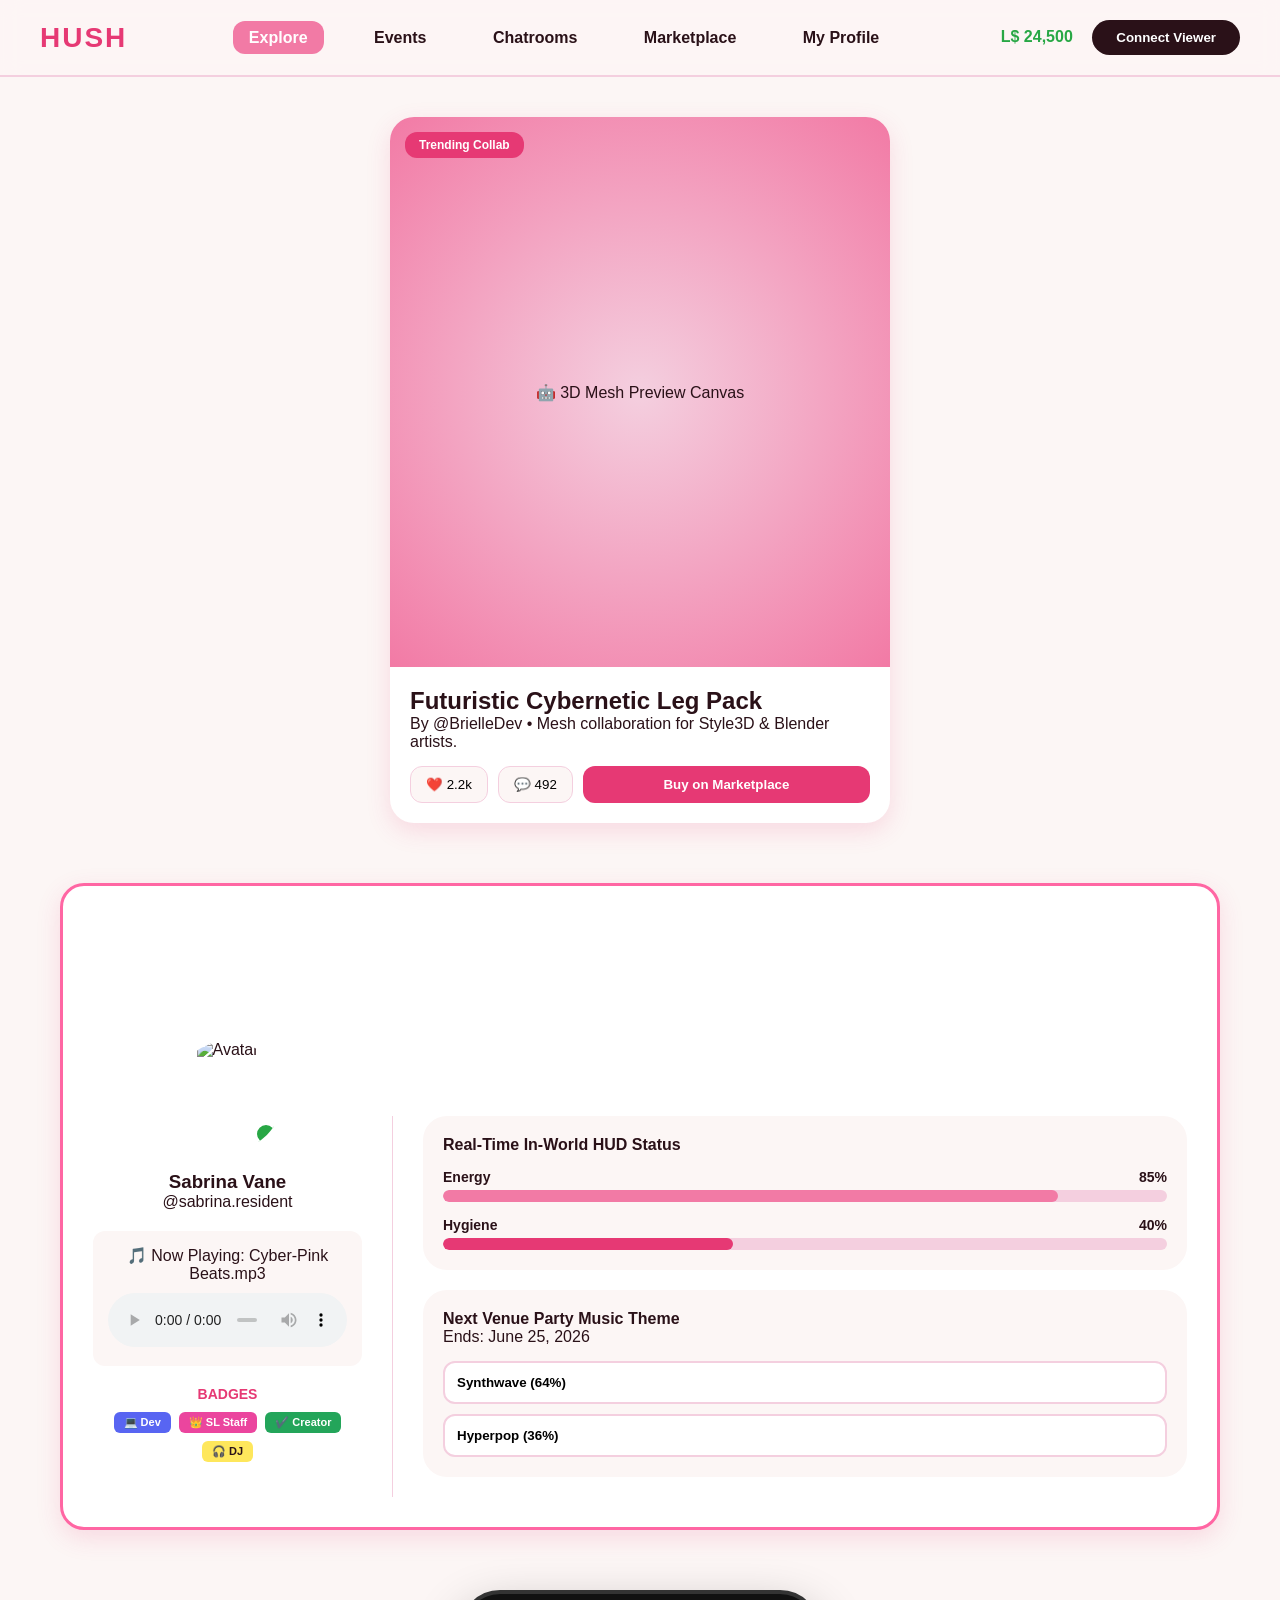
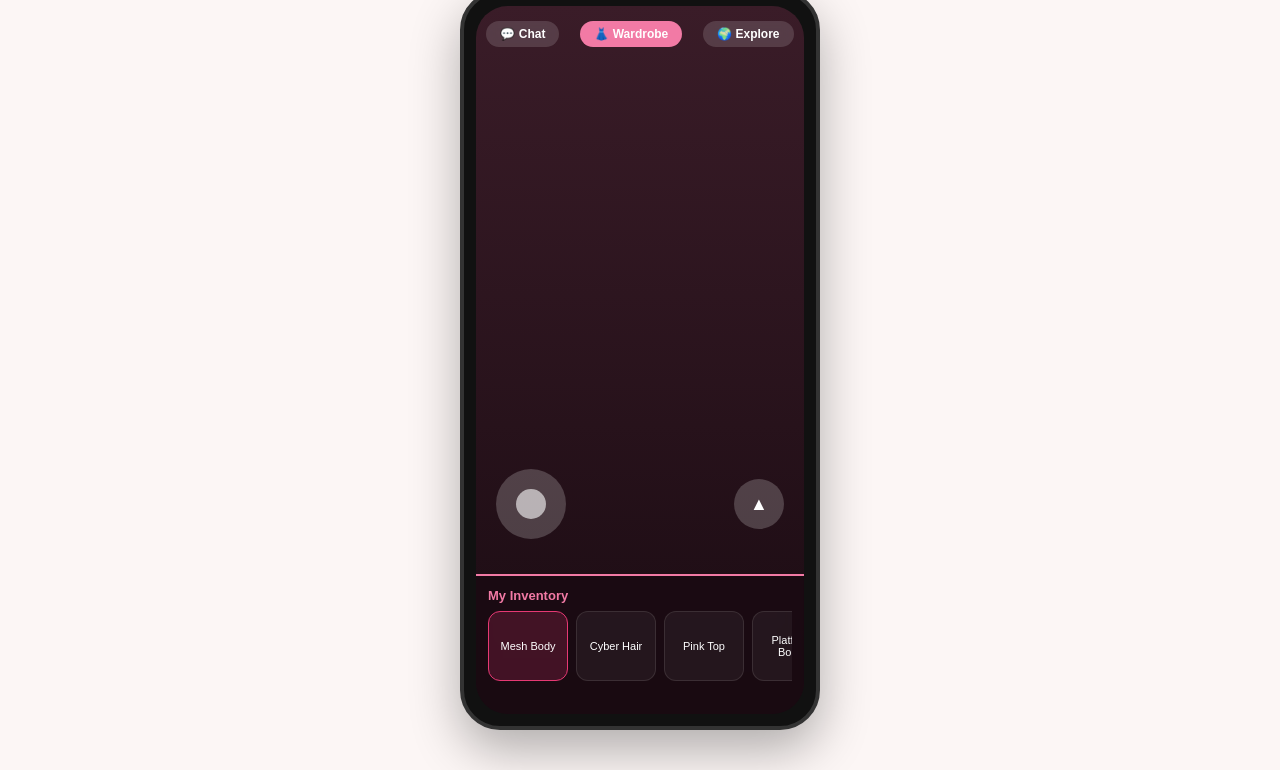
==== index.html @ 3375ee2f "Update index.html" ====
<!DOCTYPE html>
<html lang="en">
<head>
  <meta charset="UTF-8">
  <meta name="viewport" content="width=device-width, initial-scale=1.0">
  <title>HUSH - Second Life Multi-Platform Dashboard</title>
  <link rel="stylesheet" href="styles/style.css">
</head>
<body>

  <!-- 1. HEADER SECTION (Inspired by Image Layout) -->
  <header class="main-header">
    <div class="logo">HUSH</div>
    <nav class="nav-links">
      <a href="#feed" class="active">Explore</a>
      <a href="#events">Events</a>
      <a href="#chatrooms">Chatrooms</a>
      <a href="#store">Marketplace</a>
      <a href="#profile">My Profile</a>
    </nav>
    <div class="header-actions">
      <span class="currency-display">L$ 24,500</span>
      <button class="btn-primary">Connect Viewer</button>
    </div>
  </header>

  <main class="dashboard-container">
    
    <!-- 2. LIVE DASHBOARD HERO (TikTok Scroll / Three.js Preview Framework) -->
    <section class="hero-scroll-section" id="feed">
      <div class="hero-card">
        <div class="media-container">
          <div class="badge-overlay">Trending Collab</div>
          <!-- Placeholder for Three.js / WebGL / Video Stream Mesh Renderer -->
          <div class="mesh-renderer-placeholder">
            <span class="visual-anchor">🤖 3D Mesh Preview Canvas</span>
          </div>
        </div>
        <div class="card-details">
          <h2>Futuristic Cybernetic Leg Pack</h2>
          <p>By @BrielleDev • Mesh collaboration for Style3D & Blender artists.</p>
          <div class="card-actions">
            <button class="btn-round">❤️ 2.2k</button>
            <button class="btn-round">💬 492</button>
            <button class="btn-action-primary">Buy on Marketplace</button>
          </div>
        </div>
      </div>
    </section>

    <!-- 3. MYSPACE-STYLE USER PROFILE SECTION (Highly Customizable) -->
    <section class="profile-grid-section" id="profile" style="--user-theme-color: #ff66a3; --user-bg-banner: url('https://unsplash.com');">
      
      <!-- Custom User Banner -->
      <div class="user-banner"></div>

      <div class="profile-layout">
        <!-- Left Column: Bio, Music, Badges -->
        <aside class="profile-sidebar">
          <div class="profile-avatar-container">
            <div class="avatar-frame status-online">
              <img src="https://unsplash.com" alt="Avatar">
            </div>
            <h3>Sabrina Vane</h3>
            <p class="sl-username">@sabrina.resident</p>
          </div>

          <!-- Profile Custom Audio Player -->
          <div class="profile-audio-player">
            <p class="track-title">🎵 Now Playing: Cyber-Pink Beats.mp3</p>
            <audio controls loop class="custom-audio-element">
              <source src="#" type="audio/mpeg">
            </audio>
          </div>

          <!-- Discord-Style Discord Badges Section -->
          <div class="badge-section">
            <h4>Badges</h4>
            <div class="badge-grid">
              <span class="badge badge-dev" title="App Developer">💻 Dev</span>
              <span class="badge badge-staff" title="Second Life Staff">👑 SL Staff</span>
              <span class="badge badge-verified" title="Verified Creator">✔️ Creator</span>
              <span class="badge badge-dj" title="Club DJ">🎧 DJ</span>
            </div>
          </div>
        </aside>

        <!-- Right Column: HUD Dashboard / Stats / Active Events -->
        <div class="profile-main-content">
          <div class="content-card hud-sync-panel">
            <h4>Real-Time In-World HUD Status</h4>
            <div class="stat-bar-group">
              <div class="stat-label"><span>Energy</span><span>85%</span></div>
              <div class="progress-container"><div class="progress-bar" style="width: 85%;"></div></div>
            </div>
            <div class="stat-bar-group">
              <div class="stat-label"><span>Hygiene</span><span>40%</span></div>
              <div class="progress-container"><div class="progress-bar alert-status" style="width: 40%;"></div></div>
            </div>
          </div>

          <!-- Timed Poll Component -->
          <div class="content-card poll-card">
            <h4>Next Venue Party Music Theme</h4>
            <p class="poll-ends">Ends: June 25, 2026</p>
            <div class="poll-options">
              <button class="poll-option-btn">Synthwave (64%)</button>
              <button class="poll-option-btn">Hyperpop (36%)</button>
            </div>
          </div>
        </div>
      </div>
    </section>

    <!-- 4. MOBILE VIEWER INTERFACE EMBED (IMVU UI + Roblox Control Architecture) -->
    <section class="mobile-viewer-simulation">
      <div class="mobile-device-frame">
        <div class="viewer-render-area">
          
          <!-- Top IMVU Style Navigation Layer -->
          <div class="imvu-top-layer">
            <button class="imvu-btn">💬 Chat</button>
            <button class="imvu-btn active">👗 Wardrobe</button>
            <button class="imvu-btn">🌍 Explore</button>
          </div>

          <!-- Roblox Style Touch Controls Layer -->
          <div class="roblox-controls-layer">
            <div class="roblox-joystick" id="leftJoystick">
              <div class="joystick-thumb"></div>
            </div>
            <button class="roblox-jump-btn">▲</button>
          </div>

          <!-- Open Inventory Overlay Grid -->
          <div class="wardrobe-overlay-drawer">
            <h5>My Inventory</h5>
            <div class="inventory-grid">
              <div class="inventory-item active">Mesh Body</div>
              <div class="inventory-item">Cyber Hair</div>
              <div class="inventory-item">Pink Top</div>
              <div class="inventory-item">Platform Boots</div>
            </div>
          </div>

        </div>
      </div>
    </section>

  </main>

</body>
</html>
---- styles/style.css ----
/* ==========================================================================
   1. DESIGN COLOR PALETTE VARIABLES (Inspired by the HUSH Branding)
   ========================================================================== */
:root {
  --bg-primary: #fcf6f5;
  --bg-secondary: #f4cfdf;
  --accent-pink: #f27aa5;
  --accent-hotpink: #e63974;
  --text-dark: #2a1118;
  --text-light: #ffffff;
  --card-shadow: 0 8px 24px rgba(230, 57, 116, 0.15);
  --border-radius-lg: 24px;
  --border-radius-sm: 12px;
}

* {
  box-sizing: border-box;
  margin: 0;
  padding: 0;
  font-family: -apple-system, BlinkMacSystemFont, "Segoe UI", Roboto, sans-serif;
}

body {
  background-color: var(--bg-primary);
  color: var(--text-dark);
}

/* ==========================================================================
   2. HEADER & NAVIGATION
   ========================================================================== */
.main-header {
  display: flex;
  justify-content: space-between;
  align-items: center;
  padding: 20px 40px;
  background-color: rgba(253, 246, 245, 0.9);
  backdrop-filter: blur(10px);
  position: sticky;
  top: 0;
  z-index: 100;
  border-bottom: 2px solid var(--bg-secondary);
}

.logo {
  font-size: 28px;
  font-weight: 900;
  color: var(--accent-hotpink);
  letter-spacing: 2px;
}

.nav-links a {
  text-decoration: none;
  color: var(--text-dark);
  font-weight: 600;
  margin: 0 15px;
  padding: 8px 16px;
  border-radius: var(--border-radius-sm);
  transition: all 0.3s ease;
}

.nav-links a.active, .nav-links a:hover {
  background-color: var(--accent-pink);
  color: var(--text-light);
}

.currency-display {
  font-weight: 700;
  color: #28a745;
  margin-right: 15px;
}

.btn-primary {
  background-color: var(--text-dark);
  color: var(--text-light);
  border: none;
  padding: 10px 24px;
  border-radius: var(--border-radius-lg);
  font-weight: 600;
  cursor: pointer;
}

/* ==========================================================================
   3. HERO SCROLL / MESH PREVIEW SECTION (TikTok Format)
   ========================================================================== */
.dashboard-container {
  max-width: 1200px;
  margin: 40px auto;
  padding: 0 20px;
}

.hero-scroll-section {
  display: flex;
  justify-content: center;
  margin-bottom: 60px;
}

.hero-card {
  width: 100%;
  max-width: 500px;
  background: var(--text-light);
  border-radius: var(--border-radius-lg);
  overflow: hidden;
  box-shadow: var(--card-shadow);
}

.media-container {
  width: 100%;
  height: 550px;
  background-color: var(--bg-secondary);
  position: relative;
}

.mesh-renderer-placeholder {
  width: 100%;
  height: 100%;
  display: flex;
  align-items: center;
  justify-content: center;
  background: radial-gradient(circle, var(--bg-secondary) 0%, var(--accent-pink) 100%);
}

.badge-overlay {
  position: absolute;
  top: 15px;
  left: 15px;
  background-color: var(--accent-hotpink);
  color: var(--text-light);
  padding: 6px 14px;
  border-radius: var(--border-radius-sm);
  font-size: 12px;
  font-weight: 700;
}

.card-details {
  padding: 20px;
}

.card-actions {
  display: flex;
  gap: 10px;
  margin-top: 15px;
}

.btn-round {
  background: var(--bg-primary);
  border: 1px solid var(--bg-secondary);
  padding: 10px 15px;
  border-radius: var(--border-radius-sm);
  cursor: pointer;
}

.btn-action-primary {
  flex-grow: 1;
  background-color: var(--accent-hotpink);
  color: var(--text-light);
  border: none;
  border-radius: var(--border-radius-sm);
  font-weight: 700;
  cursor: pointer;
}

/* ==========================================================================
   4. CUSTOM MYSPACE PROFILE SCHEME & DISCORD BADGES
   ========================================================================== */
.profile-grid-section {
  background: var(--text-light);
  border-radius: var(--border-radius-lg);
  overflow: hidden;
  box-shadow: var(--card-shadow);
  margin-bottom: 60px;
  border: 3px solid var(--user-theme-color);
}

.user-banner {
  width: 100%;
  height: 200px;
  background-image: var(--user-bg-banner);
  background-size: cover;
  background-position: center;
}

.profile-layout {
  display: grid;
  grid-template-columns: 300px 1fr;
  gap: 30px;
  padding: 30px;
}

.profile-sidebar {
  text-align: center;
  border-right: 1px solid var(--bg-secondary);
  padding-right: 30px;
}

.profile-avatar-container {
  margin-top: -80px;
}

.avatar-frame {
  width: 120px;
  height: 120px;
  border-radius: 50%;
  border: 5px solid var(--text-light);
  overflow: hidden;
  margin: 0 auto 15px;
  position: relative;
}

.avatar-frame img {
  width: 100%;
  height: 100%;
  object-fit: cover;
}

.status-online::after {
  content: '';
  position: absolute;
  bottom: 5px;
  right: 5px;
  width: 18px;
  height: 18px;
  background-color: #28a745;
  border: 3px solid var(--text-light);
  border-radius: 50%;
}

.profile-audio-player {
  background-color: var(--bg-primary);
  padding: 15px;
  border-radius: var(--border-radius-sm);
  margin: 20px 0;
}

.custom-audio-element {
  width: 100%;
  margin-top: 10px;
}

/* Discord-Style Badges */
.badge-section h4 {
  margin-bottom: 10px;
  font-size: 14px;
  text-transform: uppercase;
  color: var(--accent-hotpink);
}

.badge-grid {
  display: flex;
  flex-wrap: wrap;
  gap: 8px;
  justify-content: center;
}

.badge {
  padding: 4px 10px;
  border-radius: 6px;
  font-size: 11px;
  font-weight: 700;
  color: var(--text-light);
}

.badge-dev { background-color: #5865F2; }
.badge-staff { background-color: #EB459E; }
.badge-verified { background-color: #23A55A; }
.badge-dj { background-color: #FEE75C; color: var(--text-dark); }

/* HUD Sync Progress Tracking Bars */
.content-card {
  background-color: var(--bg-primary);
  padding: 20px;
  border-radius: var(--border-radius-lg);
  margin-bottom: 20px;
}

.stat-bar-group {
  margin-top: 15px;
}

.stat-label {
  display: flex;
  justify-content: space-between;
  font-size: 14px;
  font-weight: 600;
  margin-bottom: 5px;
}

.progress-container {
  width: 100%;
  height: 12px;
  background-color: var(--bg-secondary);
  border-radius: 6px;
  overflow: hidden;
}

.progress-bar {
  height: 100%;
  background-color: var(--accent-pink);
  border-radius: 6px;
}

.progress-bar.alert-status {
  background-color: var(--accent-hotpink);
}

/* Poll Button Elements */
.poll-options {
  display: flex;
  flex-direction: column;
  gap: 10px;
  margin-top: 15px;
}

.poll-option-btn {
  background: var(--text-light);
  border: 2px solid var(--bg-secondary);
  padding: 12px;
  border-radius: var(--border-radius-sm);
  text-align: left;
  font-weight: 600;
  cursor: pointer;
  transition: all 0.2s ease;
}

.poll-option-btn:hover {
  background: var(--accent-pink);
  color: var(--text-light);
  border-color: var(--accent-pink);
}

/* ==========================================================================
   5. MOBILE VIEWER SIMULATION LAYER (IMVU UI + ROBLOX CONTROLS)
   ========================================================================== */
.mobile-viewer-simulation {
  display: flex;
  justify-content: center;
  margin-top: 40px;
}

.mobile-device-frame {
  width: 360px;
  height: 740px;
  background-color: #111;
  border-radius: 40px;
  padding: 12px;
  box-shadow: 0 20px 50px rgba(0,0,0,0.3);
  border: 4px solid #333;
}

.viewer-render-area {
  width: 100%;
  height: 100%;
  background: linear-gradient(180deg, #3a1c28 0%, #1a0b12 100%);
  border-radius: 32px;
  position: relative;
  overflow: hidden;
}

/* IMVU Top Bar Styling */
.imvu-top-layer {
  position: absolute;
  top: 15px;
  left: 0;
  width: 100%;
  display: flex;
  justify-content: space-around;
  z-index: 10;
}

.imvu-btn {
  background-color: rgba(255, 255, 255, 0.15);
  border: none;
  backdrop-filter: blur(5px);
  color: var(--text-light);
  padding: 6px 14px;
  border-radius: 20px;
  font-size: 12px;
  font-weight: 600;
  cursor: pointer;
}

.imvu-btn.active {
  background-color: var(--accent-pink);
}

/* Roblox Interface Joystick Layers */
.roblox-controls-layer {
  position: absolute;
  bottom: 160px;
  width: 100%;
  height: 100px;
  display: flex;
  justify-content: space-between;
  padding: 0 20px;
  align-items: center;
  z-index: 10;
  pointer-events: none;
}

.roblox-joystick {
  width: 70px;
  height: 70px;
  background-color: rgba(255, 255, 255, 0.2);
  border-radius: 50%;
  display: flex;
  align-items: center;
  justify-content: center;
  pointer-events: auto;
}

.joystick-thumb {
  width: 30px;
  height: 30px;
  background-color: rgba(255, 255, 255, 0.6);
  border-radius: 50%;
}

.roblox-jump-btn {
  width: 50px;
  height: 50px;
  background-color: rgba(255, 255, 255, 0.2);
  border: none;
  border-radius: 50%;
  color: var(--text-light);
  font-size: 18px;
  cursor: pointer;
  pointer-events: auto;
}

/* IMVU Style Bottom Wardrobe Asset Drawer */
.wardrobe-overlay-drawer {
  position: absolute;
  bottom: 0;
  left: 0;
  width: 100%;
  height: 140px;
  background-color: rgba(26, 11, 18, 0.9);
  backdrop-filter: blur(10px);
  border-top: 2px solid var(--accent-pink);
  padding: 12px;
  z-index: 10;
}

.wardrobe-overlay-drawer h5 {
  color: var(--accent-pink);
  font-size: 13px;
  margin-bottom: 8px;
}

.inventory-grid {
  display: flex;
  gap: 8px;
  overflow-x: auto;
  padding-bottom: 5px;
}

.inventory-item {
  flex: 0 0 80px;
  height: 70px;
  background-color: rgba(255, 255, 255, 0.05);
  border: 1px solid rgba(255, 255, 255, 0.1);
  border-radius: var(--border-radius-sm);
  display: flex;
  align-items: center;
  justify-content: center;
  text-align: center;
  color: var(--text-light);
  font-size: 11px;
  padding: 4px;
  cursor: pointer;
}

.inventory-item.active {
  border-color: var(--accent-hotpink);
  background-color: rgba(230, 57, 116, 0.2);
}
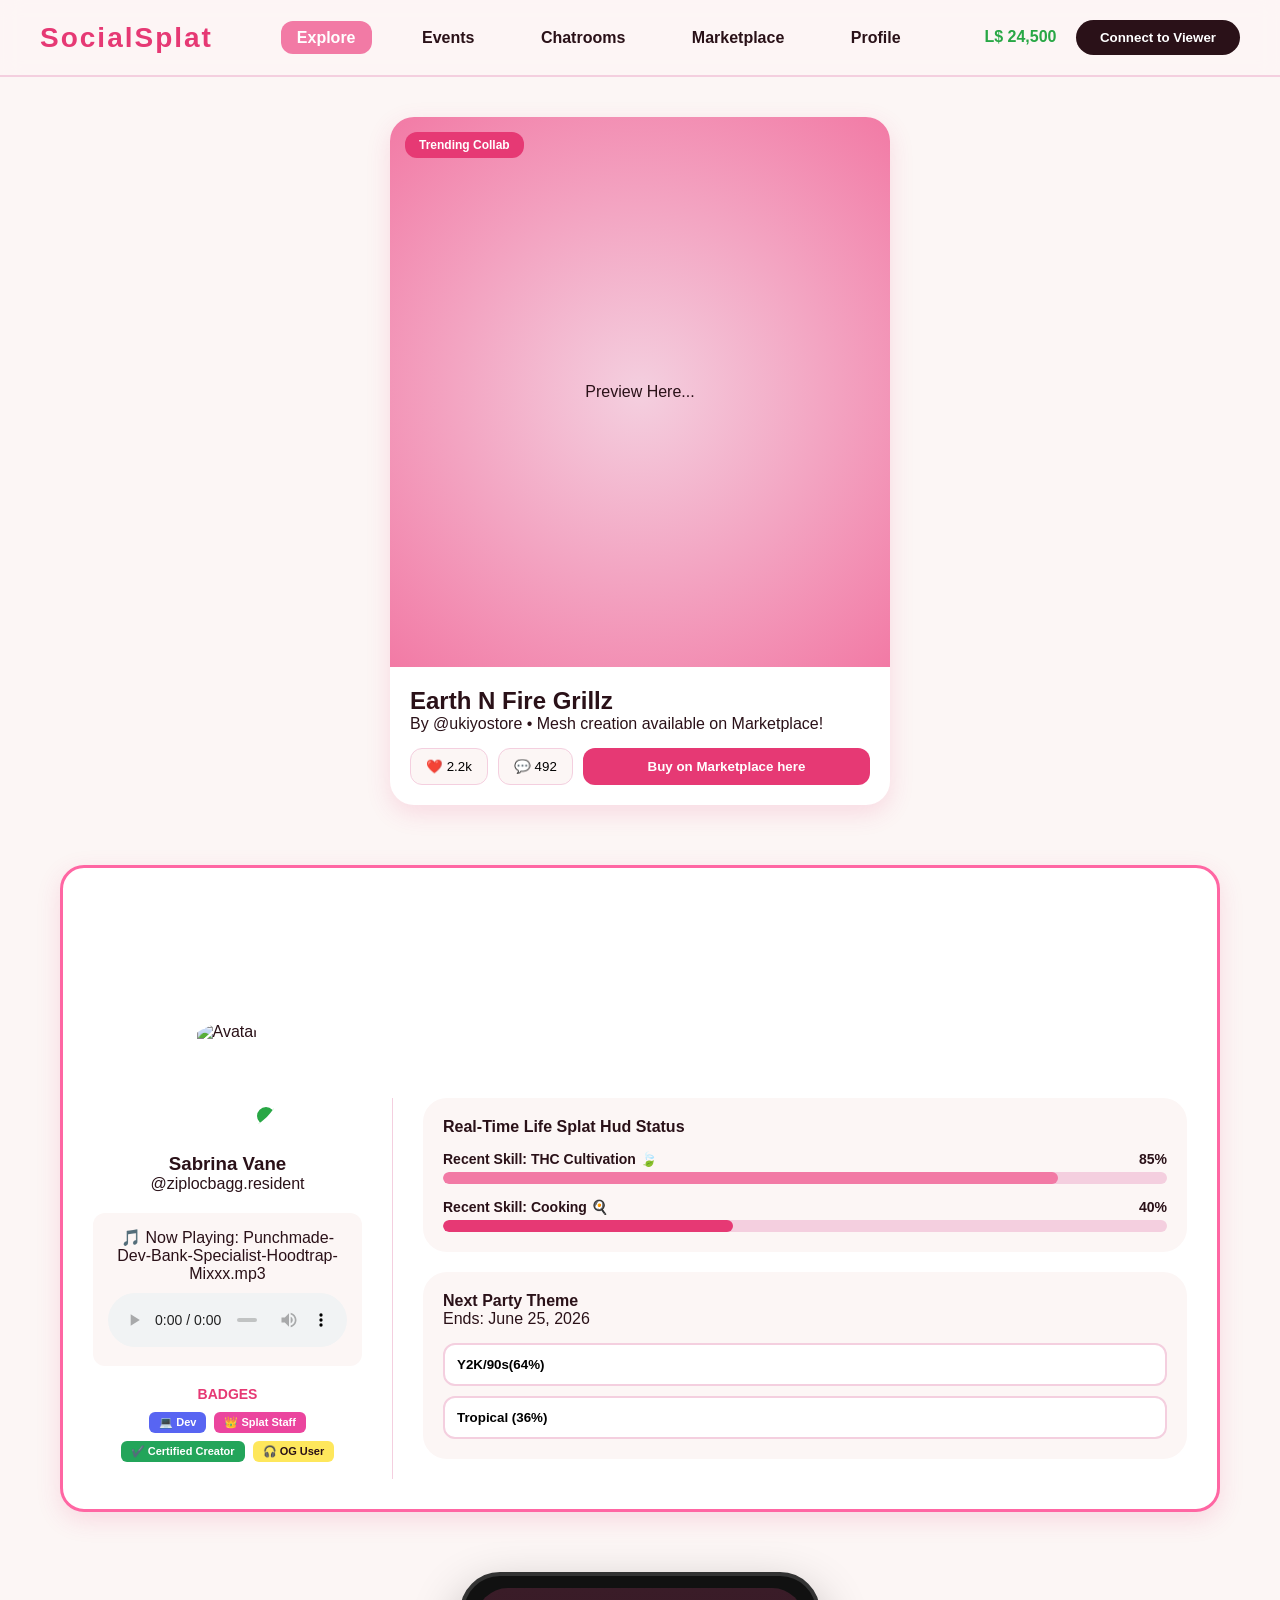
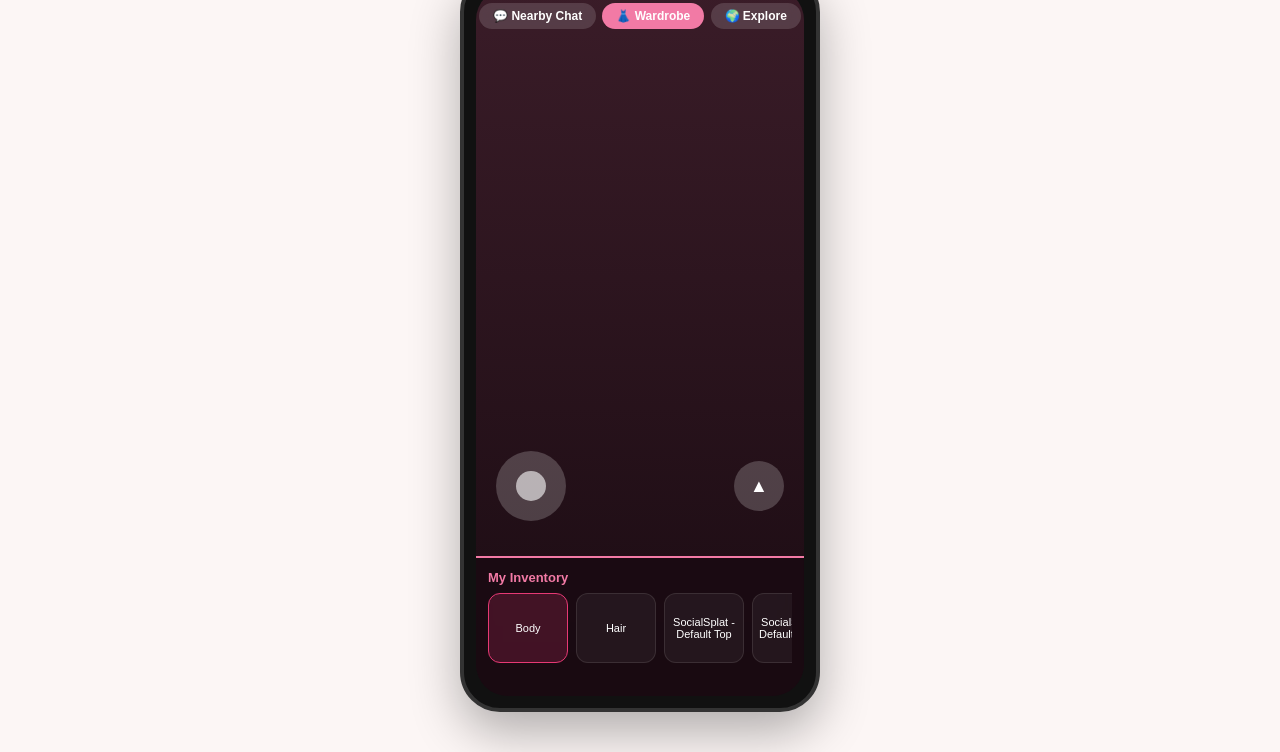
==== commit d1e98203: "Update index.html" ====
--- a/index.html
+++ b/index.html
@@ -3,24 +3,24 @@
 <head>
   <meta charset="UTF-8">
   <meta name="viewport" content="width=device-width, initial-scale=1.0">
-  <title>HUSH - Second Life Multi-Platform Dashboard</title>
+  <title>SocialSplat - Your Second Life Dashboard</title>
   <link rel="stylesheet" href="styles/style.css">
 </head>
 <body>
 
   <!-- 1. HEADER SECTION (Inspired by Image Layout) -->
   <header class="main-header">
-    <div class="logo">HUSH</div>
+    <div class="logo">SocialSplat</div>
     <nav class="nav-links">
       <a href="#feed" class="active">Explore</a>
       <a href="#events">Events</a>
       <a href="#chatrooms">Chatrooms</a>
       <a href="#store">Marketplace</a>
-      <a href="#profile">My Profile</a>
+      <a href="#profile">Profile</a>
     </nav>
     <div class="header-actions">
       <span class="currency-display">L$ 24,500</span>
-      <button class="btn-primary">Connect Viewer</button>
+      <button class="btn-primary">Connect to Viewer</button>
     </div>
   </header>
 
@@ -33,16 +33,16 @@
           <div class="badge-overlay">Trending Collab</div>
           <!-- Placeholder for Three.js / WebGL / Video Stream Mesh Renderer -->
           <div class="mesh-renderer-placeholder">
-            <span class="visual-anchor">🤖 3D Mesh Preview Canvas</span>
+            <span class="visual-anchor">Preview Here...</span>
           </div>
         </div>
         <div class="card-details">
-          <h2>Futuristic Cybernetic Leg Pack</h2>
-          <p>By @BrielleDev • Mesh collaboration for Style3D & Blender artists.</p>
+          <h2> Earth N Fire Grillz </h2>
+          <p>By @ukiyostore • Mesh creation available on Marketplace! </p>
           <div class="card-actions">
             <button class="btn-round">❤️ 2.2k</button>
             <button class="btn-round">💬 492</button>
-            <button class="btn-action-primary">Buy on Marketplace</button>
+            <button class="btn-action-primary">Buy on Marketplace here</button>
           </div>
         </div>
       </div>
@@ -59,15 +59,15 @@
         <aside class="profile-sidebar">
           <div class="profile-avatar-container">
             <div class="avatar-frame status-online">
-              <img src="https://unsplash.com" alt="Avatar">
+              <img src="https://i.pinimg.com/736x/c0/21/b2/c021b21a32d7fe510d561754f8fcc1c4.jpg" alt="Avatar">
             </div>
             <h3>Sabrina Vane</h3>
-            <p class="sl-username">@sabrina.resident</p>
+            <p class="sl-username">@ziplocbagg.resident</p>
           </div>
 
           <!-- Profile Custom Audio Player -->
           <div class="profile-audio-player">
-            <p class="track-title">🎵 Now Playing: Cyber-Pink Beats.mp3</p>
+            <p class="track-title">🎵 Now Playing: Punchmade-Dev-Bank-Specialist-Hoodtrap-Mixxx.mp3</p>
             <audio controls loop class="custom-audio-element">
               <source src="#" type="audio/mpeg">
             </audio>
@@ -78,9 +78,9 @@
             <h4>Badges</h4>
             <div class="badge-grid">
               <span class="badge badge-dev" title="App Developer">💻 Dev</span>
-              <span class="badge badge-staff" title="Second Life Staff">👑 SL Staff</span>
-              <span class="badge badge-verified" title="Verified Creator">✔️ Creator</span>
-              <span class="badge badge-dj" title="Club DJ">🎧 DJ</span>
+              <span class="badge badge-staff" title="Second Life Staff">👑 Splat Staff</span>
+              <span class="badge badge-verified" title="Verified Creator">✔️ Certified Creator</span>
+              <span class="badge badge-dj" title="Club DJ">🎧 OG User</span>
             </div>
           </div>
         </aside>
@@ -88,24 +88,24 @@
         <!-- Right Column: HUD Dashboard / Stats / Active Events -->
         <div class="profile-main-content">
           <div class="content-card hud-sync-panel">
-            <h4>Real-Time In-World HUD Status</h4>
+            <h4> Real-Time Life Splat Hud Status</h4>
             <div class="stat-bar-group">
-              <div class="stat-label"><span>Energy</span><span>85%</span></div>
+              <div class="stat-label"><span> Recent Skill: THC Cultivation 🍃 </span><span>85%</span></div>
               <div class="progress-container"><div class="progress-bar" style="width: 85%;"></div></div>
             </div>
             <div class="stat-bar-group">
-              <div class="stat-label"><span>Hygiene</span><span>40%</span></div>
+              <div class="stat-label"><span> Recent Skill: Cooking 🍳 </span><span>40%</span></div>
               <div class="progress-container"><div class="progress-bar alert-status" style="width: 40%;"></div></div>
             </div>
           </div>
 
           <!-- Timed Poll Component -->
           <div class="content-card poll-card">
-            <h4>Next Venue Party Music Theme</h4>
+            <h4>Next Party Theme </h4>
             <p class="poll-ends">Ends: June 25, 2026</p>
             <div class="poll-options">
-              <button class="poll-option-btn">Synthwave (64%)</button>
-              <button class="poll-option-btn">Hyperpop (36%)</button>
+              <button class="poll-option-btn">Y2K/90s(64%)</button>
+              <button class="poll-option-btn">Tropical (36%)</button>
             </div>
           </div>
         </div>
@@ -119,7 +119,7 @@
           
           <!-- Top IMVU Style Navigation Layer -->
           <div class="imvu-top-layer">
-            <button class="imvu-btn">💬 Chat</button>
+            <button class="imvu-btn">💬 Nearby Chat</button>
             <button class="imvu-btn active">👗 Wardrobe</button>
             <button class="imvu-btn">🌍 Explore</button>
           </div>
@@ -136,10 +136,10 @@
           <div class="wardrobe-overlay-drawer">
             <h5>My Inventory</h5>
             <div class="inventory-grid">
-              <div class="inventory-item active">Mesh Body</div>
-              <div class="inventory-item">Cyber Hair</div>
-              <div class="inventory-item">Pink Top</div>
-              <div class="inventory-item">Platform Boots</div>
+              <div class="inventory-item active">Body</div>
+              <div class="inventory-item">Hair</div>
+              <div class="inventory-item"> SocialSplat - Default Top</div>
+              <div class="inventory-item"> SocialSplat - Default Boots</div>
             </div>
           </div>
 
@@ -148,6 +148,7 @@
     </section>
 
   </main>
-
+  
+  <script src="app.js" defer></script>
 </body>
 </html>
--- a/styles/style.css
+++ b/styles/style.css
@@ -473,3 +473,38 @@
   border-color: var(--accent-hotpink);
   background-color: rgba(230, 57, 116, 0.2);
 }
+
+.selected {
+  background: var(--accent-hotpink) !important;
+  color: var(--text-light) !important;
+  border-color: var(--accent-hotpink) !important;
+}
+
+.toast {
+  position: fixed;
+  right: 20px;
+  bottom: 20px;
+  background: rgba(42, 17, 24, 0.95);
+  color: #fff;
+  padding: 12px 16px;
+  border-radius: 12px;
+  opacity: 0;
+  transform: translateY(10px);
+  transition: all 0.25s ease;
+  z-index: 9999;
+  pointer-events: none;
+}
+
+.toast.show {
+  opacity: 1;
+  transform: translateY(0);
+}
+
+.btn-primary:disabled {
+  opacity: 0.7;
+  cursor: wait;
+}
+
+.hero-card {
+  transition: transform 0.2s ease;
+}
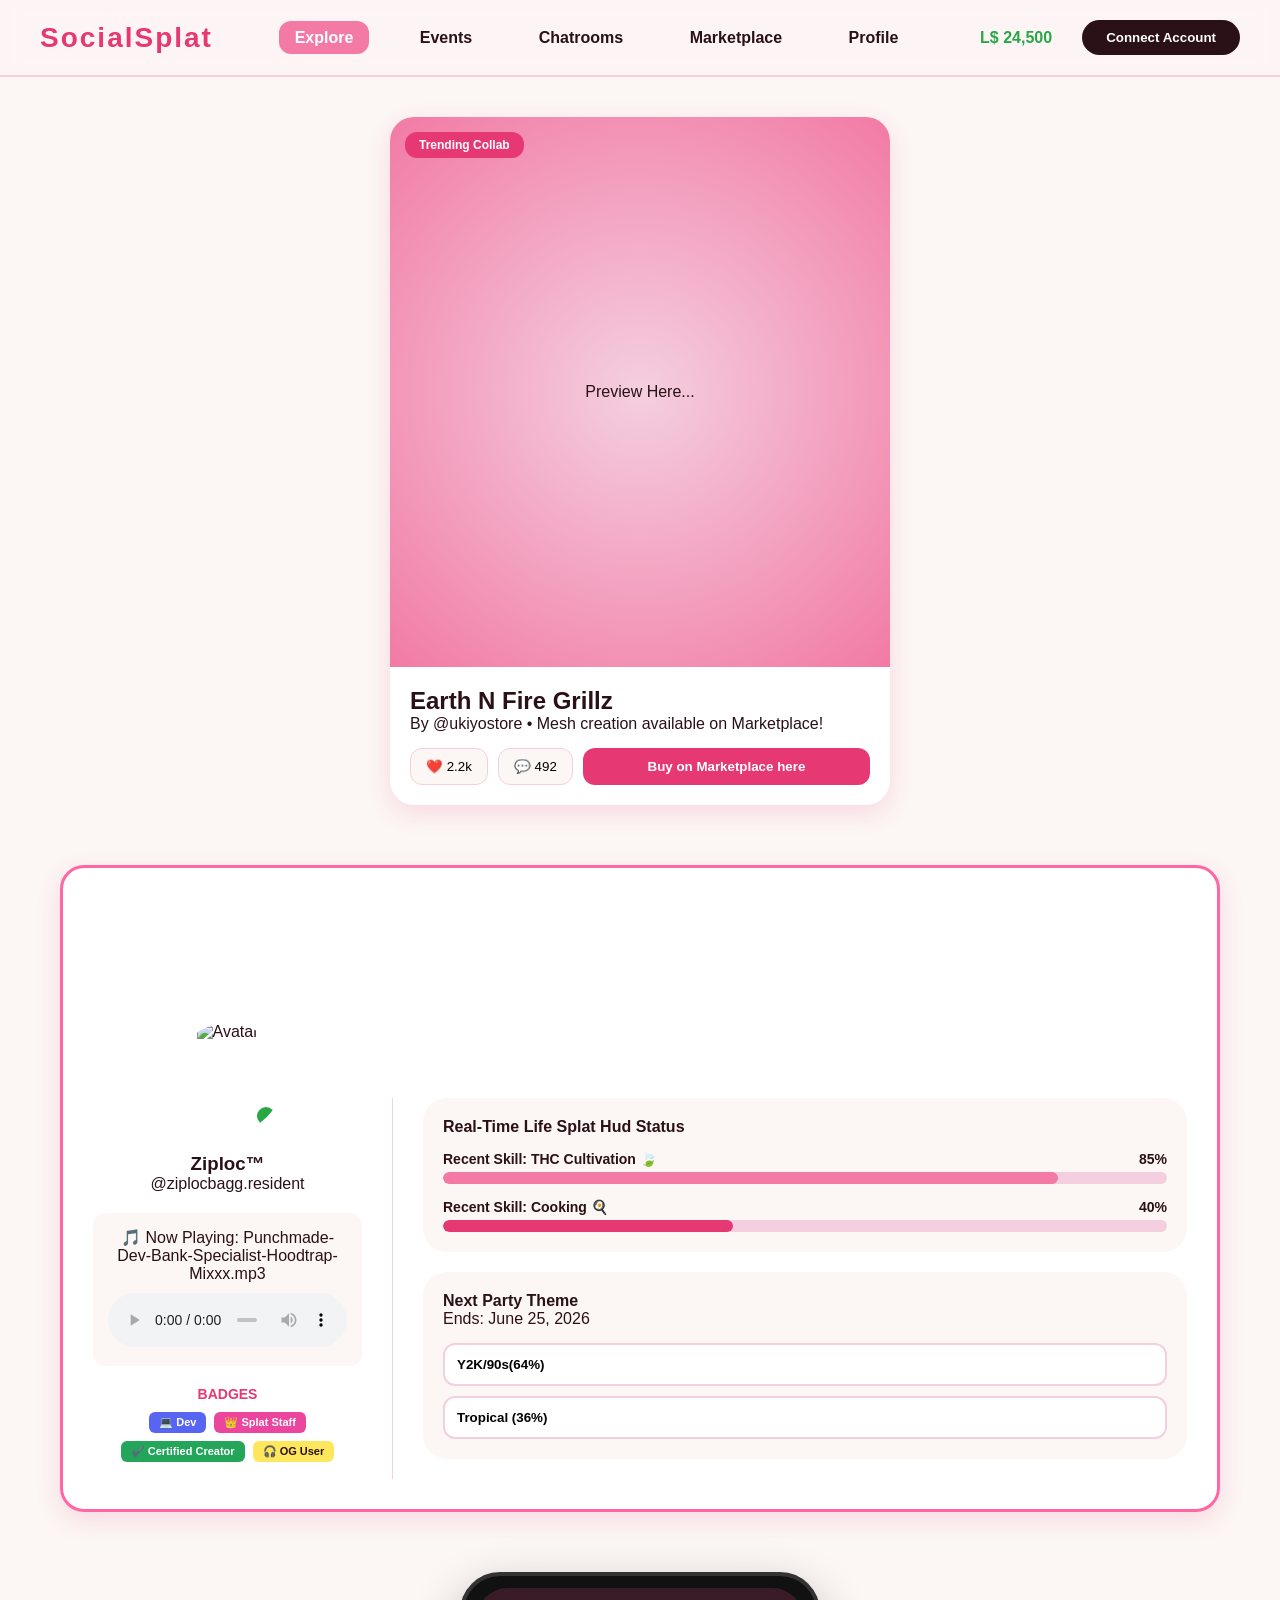
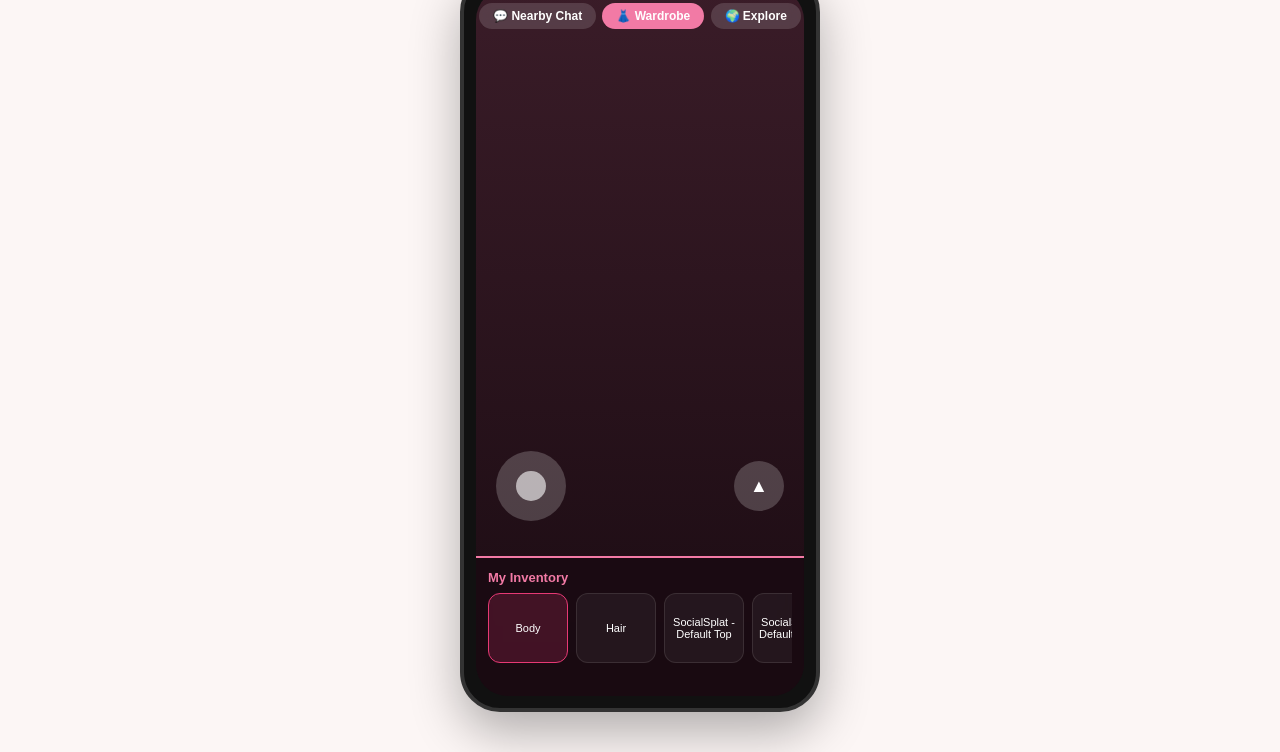
==== commit 05adc56e: "Update index.html" ====
--- a/index.html
+++ b/index.html
@@ -1,154 +1,177 @@
 <!DOCTYPE html>
 <html lang="en">
 <head>
-  <meta charset="UTF-8">
-  <meta name="viewport" content="width=device-width, initial-scale=1.0">
-  <title>SocialSplat - Your Second Life Dashboard</title>
-  <link rel="stylesheet" href="styles/style.css">
+    <meta charset="UTF-8">
+    <meta name="viewport" content="width=device-width, initial-scale=1.0">
+    <title>SocialSplat - Your Second Life Dashboard</title>
+    <link rel="stylesheet" href="styles/style.css">
+    <style>
+        /* Alignment fixes for the identity navbar controls */
+        .header-actions { display: flex; gap: 15px; align-items: center; }
+        .nav-logo-link { text-decoration: none; color: inherit; }
+        #auth-modal { font-family: sans-serif; }
+    </style>
 </head>
 <body>
 
-  <!-- 1. HEADER SECTION (Inspired by Image Layout) -->
-  <header class="main-header">
-    <div class="logo">SocialSplat</div>
-    <nav class="nav-links">
-      <a href="#feed" class="active">Explore</a>
-      <a href="#events">Events</a>
-      <a href="#chatrooms">Chatrooms</a>
-      <a href="#store">Marketplace</a>
-      <a href="#profile">Profile</a>
-    </nav>
-    <div class="header-actions">
-      <span class="currency-display">L$ 24,500</span>
-      <button class="btn-primary">Connect to Viewer</button>
+    <!-- 1. HEADER SECTION -->
+    <header class="main-header">
+        <!-- Clicking logo triggers state flush and routes home -->
+        <a href="#feed" onclick="handleLogoClick(event)" class="nav-logo-link">
+            <div class="logo" style="cursor: pointer;">SocialSplat</div>
+        </a>
+        <nav class="nav-links">
+            <a href="#feed" class="active">Explore</a>
+            <a href="#events">Events</a>
+            <a href="#chatrooms">Chatrooms</a>
+            <a href="#store">Marketplace</a>
+            <a href="#profile">Profile</a>
+        </nav>
+        <div class="header-actions">
+            <span class="currency-display">L$ 24,500</span>
+            
+            <div id="auth-nav-controls" style="display: flex; gap: 10px; align-items: center;">
+                <button id="login-trigger-btn" onclick="openAuthModal()" class="btn-primary" style="cursor:pointer;">Connect Account</button>
+                <div id="user-status-badge" style="display:none; font-weight:bold; color:#00ffff; font-size:14px;"></div>
+            </div>
+        </div>
+    </header>
+
+    <!-- NEW: Pop-Up Authentication Overlay Container Panel -->
+    <div id="auth-modal" style="display: none; position: fixed; top: 0; left: 0; width: 100%; height: 100%; background: rgba(0,0,0,0.85); z-index: 9999; justify-content: center; align-items: center;">
+        <div style="background: #111; border: 2px solid #ff00ff; padding: 30px; width: 320px; border-radius: 8px; text-align: center; color: #fff;">
+            <h3 style="margin-top: 0; color: #fff;">SocialSplat Identity Connect</h3>
+            <p style="color: #b5b5b5; font-size: 13px; margin-bottom: 20px;">Link your account to unlock your personal custom MySpace canvas profile grid.</p>
+            
+            <!-- Step 1: Simulate Google Secure Sign-In -->
+            <button onclick="simulateGoogleLogin()" style="background:#fff; color:#000; border:none; width:100%; padding:10px; font-weight:bold; cursor:pointer; margin-bottom:15px; border-radius:4px;">Sign in with Google</button>
+            
+            <!-- Step 2: Input Second Life Username (Hidden until Google verification passes) -->
+            <div id="sl-input-section" style="display: none;">
+                <input type="text" id="sl-username-field" placeholder="Second Life Username (e.g. John Resident)" style="width: 90%; padding: 8px; background: #222; border: 1px solid #333; color: #fff; margin-bottom: 15px; border-radius:4px;">
+                <button onclick="submitAuthData()" style="background:#ff00ff; color:#fff; border:none; width:100%; padding:10px; font-weight:bold; cursor:pointer; border-radius:4px;">Complete Link</button>
+            </div>
+            
+            <button onclick="closeAuthModal()" style="background:none; color:#666; border:none; margin-top:15px; cursor:pointer; font-size:12px;">Cancel</button>
+        </div>
     </div>
-  </header>
 
-  <main class="dashboard-container">
+    <main class="dashboard-container">
+        <!-- 2. LIVE DASHBOARD HERO (TikTok Scroll / Three.js Preview Framework) -->
+        <section class="hero-scroll-section" id="feed">
+            <div class="hero-card">
+                <div class="media-container">
+                    <div class="badge-overlay">Trending Collab</div>
+                    <div class="mesh-renderer-placeholder">
+                        <span class="visual-anchor">Preview Here...</span>
+                    </div>
+                </div>
+                <div class="card-details">
+                    <h2> Earth N Fire Grillz </h2>
+                    <p>By @ukiyostore • Mesh creation available on Marketplace! </p>
+                    <div class="card-actions">
+                        <button class="btn-round">❤️ 2.2k</button>
+                        <button class="btn-round">💬 492</button>
+                        <button class="btn-action-primary">Buy on Marketplace here</button>
+                    </div>
+                </div>
+            </div>
+        </section>
+
+        <!-- 3. MYSPACE-STYLE USER PROFILE SECTION -->
+        <section class="profile-grid-section" id="profile" style="--user-theme-color: #ff66a3; --user-bg-banner: url('https://unsplash.com');">
+            <div class="user-banner"></div>
+            <div class="profile-layout">
+                <!-- Left Column: Bio, Music, Badges -->
+                <aside class="profile-sidebar">
+                    <div class="profile-avatar-container">
+                        <div class="avatar-frame status-online">
+                            <img src="https://i.pinimg.com/736x/c0/21/b2/c021b21a32d7fe510d561754f8fcc1c4.jpg" alt="Avatar">
+                        </div>
+                        <!-- ID Hooks added to make fields change dynamically based on login -->
+                        <h3 id="profile-display-name">Ziploc™</h3>
+                        <p class="sl-username" id="profile-username-handle">@ziplocbagg.resident</p>
+                    </div>
+                    <div class="profile-audio-player">
+                        <p class="track-title">🎵 Now Playing: Punchmade-Dev-Bank-Specialist-Hoodtrap-Mixxx.mp3</p>
+                        <audio controls loop class="custom-audio-element" id="profile-audio-track">
+                            <source src="#" type="audio/mpeg">
+                        </audio>
+                    </div>
+                    <div class="badge-section">
+                        <h4>Badges</h4>
+                        <div class="badge-grid">
+                            <span class="badge badge-dev" title="App Developer">💻 Dev</span>
+                            <span class="badge badge-staff" title="Second Life Staff">👑 Splat Staff</span>
+                            <span class="badge badge-verified" title="Verified Creator">✔️ Certified Creator</span>
+                            <span class="badge badge-dj" title="Club DJ">🎧 OG User</span>
+                        </div>
+                    </div>
+                </aside>
+
+                <!-- Right Column: HUD Dashboard / Stats / Active Events -->
+                <div class="profile-main-content">
+                    <div class="content-card hud-sync-panel">
+                        <h4> Real-Time Life Splat Hud Status</h4>
+                        <div class="stat-bar-group">
+                            <div class="stat-label"><span> Recent Skill: THC Cultivation 🍃 </span><span>85%</span></div>
+                            <div class="progress-container"><div class="progress-bar" style="width: 85%;"></div></div>
+                        </div>
+                        <div class="stat-bar-group">
+                            <div class="stat-label"><span> Recent Skill: Cooking 🍳 </span><span>40%</span></div>
+                            <div class="progress-container"><div class="progress-bar alert-status" style="width: 40%;"></div></div>
+                        </div>
+                    </div>
+                    <div class="content-card poll-card">
+                        <h4>Next Party Theme </h4>
+                        <p class="poll-ends">Ends: June 25, 2026</p>
+                        <div class="poll-options">
+                            <button class="poll-option-btn">Y2K/90s(64%)</button>
+                            <button class="poll-option-btn">Tropical (36%)</button>
+                        </div>
+                    </div>
+                </div>
+            </div>
+        </section>
+
+        <!-- 4. MOBILE VIEWER INTERFACE EMBED -->
+        <section class="mobile-viewer-simulation">
+            <div class="mobile-device-frame">
+                <div class="viewer-render-area">
+                    <div class="imvu-top-layer">
+                        <button class="imvu-btn">💬 Nearby Chat</button>
+                        <button class="imvu-btn active">👗 Wardrobe</button>
+                        <button class="imvu-btn">🌍 Explore</button>
+                    </div>
+                    <div class="roblox-controls-layer">
+                        <div class="roblox-joystick" id="leftJoystick">
+                            <div class="joystick-thumb"></div>
+                        </div>
+                        <button class="roblox-jump-btn">▲</button>
+                    </div>
+                    <div class="wardrobe-overlay-drawer">
+                        <h5>My Inventory</h5>
+                        <div class="inventory-grid">
+                            <div class="inventory-item active">Body</div>
+                            <div class="inventory-item">Hair</div>
+                            <div class="inventory-item"> SocialSplat - Default Top</div>
+                            <div class="inventory-item"> SocialSplat - Default Boots</div>
+                        </div>
+                    </div>
+                </div>
+            </div>
+        </section>
+    </main>
+
+    <script src="app.js" defer></script>
     
-    <!-- 2. LIVE DASHBOARD HERO (TikTok Scroll / Three.js Preview Framework) -->
-    <section class="hero-scroll-section" id="feed">
-      <div class="hero-card">
-        <div class="media-container">
-          <div class="badge-overlay">Trending Collab</div>
-          <!-- Placeholder for Three.js / WebGL / Video Stream Mesh Renderer -->
-          <div class="mesh-renderer-placeholder">
-            <span class="visual-anchor">Preview Here...</span>
-          </div>
-        </div>
-        <div class="card-details">
-          <h2> Earth N Fire Grillz </h2>
-          <p>By @ukiyostore • Mesh creation available on Marketplace! </p>
-          <div class="card-actions">
-            <button class="btn-round">❤️ 2.2k</button>
-            <button class="btn-round">💬 492</button>
-            <button class="btn-action-primary">Buy on Marketplace here</button>
-          </div>
-        </div>
-      </div>
-    </section>
+    
+    <script>
+        // Update this link with your live Render server address when deployed!
+        const BACKEND_URL = "https://onrender.com"; 
 
-    <!-- 3. MYSPACE-STYLE USER PROFILE SECTION (Highly Customizable) -->
-    <section class="profile-grid-section" id="profile" style="--user-theme-color: #ff66a3; --user-bg-banner: url('https://unsplash.com');">
-      
-      <!-- Custom User Banner -->
-      <div class="user-banner"></div>
+        let currentGoogleUser = null;
 
-      <div class="profile-layout">
-        <!-- Left Column: Bio, Music, Badges -->
-        <aside class="profile-sidebar">
-          <div class="profile-avatar-container">
-            <div class="avatar-frame status-online">
-              <img src="https://i.pinimg.com/736x/c0/21/b2/c021b21a32d7fe510d561754f8fcc1c4.jpg" alt="Avatar">
-            </div>
-            <h3>Sabrina Vane</h3>
-            <p class="sl-username">@ziplocbagg.resident</p>
-          </div>
-
-          <!-- Profile Custom Audio Player -->
-          <div class="profile-audio-player">
-            <p class="track-title">🎵 Now Playing: Punchmade-Dev-Bank-Specialist-Hoodtrap-Mixxx.mp3</p>
-            <audio controls loop class="custom-audio-element">
-              <source src="#" type="audio/mpeg">
-            </audio>
-          </div>
-
-          <!-- Discord-Style Discord Badges Section -->
-          <div class="badge-section">
-            <h4>Badges</h4>
-            <div class="badge-grid">
-              <span class="badge badge-dev" title="App Developer">💻 Dev</span>
-              <span class="badge badge-staff" title="Second Life Staff">👑 Splat Staff</span>
-              <span class="badge badge-verified" title="Verified Creator">✔️ Certified Creator</span>
-              <span class="badge badge-dj" title="Club DJ">🎧 OG User</span>
-            </div>
-          </div>
-        </aside>
-
-        <!-- Right Column: HUD Dashboard / Stats / Active Events -->
-        <div class="profile-main-content">
-          <div class="content-card hud-sync-panel">
-            <h4> Real-Time Life Splat Hud Status</h4>
-            <div class="stat-bar-group">
-              <div class="stat-label"><span> Recent Skill: THC Cultivation 🍃 </span><span>85%</span></div>
-              <div class="progress-container"><div class="progress-bar" style="width: 85%;"></div></div>
-            </div>
-            <div class="stat-bar-group">
-              <div class="stat-label"><span> Recent Skill: Cooking 🍳 </span><span>40%</span></div>
-              <div class="progress-container"><div class="progress-bar alert-status" style="width: 40%;"></div></div>
-            </div>
-          </div>
-
-          <!-- Timed Poll Component -->
-          <div class="content-card poll-card">
-            <h4>Next Party Theme </h4>
-            <p class="poll-ends">Ends: June 25, 2026</p>
-            <div class="poll-options">
-              <button class="poll-option-btn">Y2K/90s(64%)</button>
-              <button class="poll-option-btn">Tropical (36%)</button>
-            </div>
-          </div>
-        </div>
-      </div>
-    </section>
-
-    <!-- 4. MOBILE VIEWER INTERFACE EMBED (IMVU UI + Roblox Control Architecture) -->
-    <section class="mobile-viewer-simulation">
-      <div class="mobile-device-frame">
-        <div class="viewer-render-area">
-          
-          <!-- Top IMVU Style Navigation Layer -->
-          <div class="imvu-top-layer">
-            <button class="imvu-btn">💬 Nearby Chat</button>
-            <button class="imvu-btn active">👗 Wardrobe</button>
-            <button class="imvu-btn">🌍 Explore</button>
-          </div>
-
-          <!-- Roblox Style Touch Controls Layer -->
-          <div class="roblox-controls-layer">
-            <div class="roblox-joystick" id="leftJoystick">
-              <div class="joystick-thumb"></div>
-            </div>
-            <button class="roblox-jump-btn">▲</button>
-          </div>
-
-          <!-- Open Inventory Overlay Grid -->
-          <div class="wardrobe-overlay-drawer">
-            <h5>My Inventory</h5>
-            <div class="inventory-grid">
-              <div class="inventory-item active">Body</div>
-              <div class="inventory-item">Hair</div>
-              <div class="inventory-item"> SocialSplat - Default Top</div>
-              <div class="inventory-item"> SocialSplat - Default Boots</div>
-            </div>
-          </div>
-
-        </div>
-      </div>
-    </section>
-
-  </main>
-  
-  <script src="app.js" defer></script>
-</body>
-</html>
+        // Clears application state and forces route back to main explore timeline feed
+        function handleLogoClick(event) {
+            window.location.hash = 'feed';
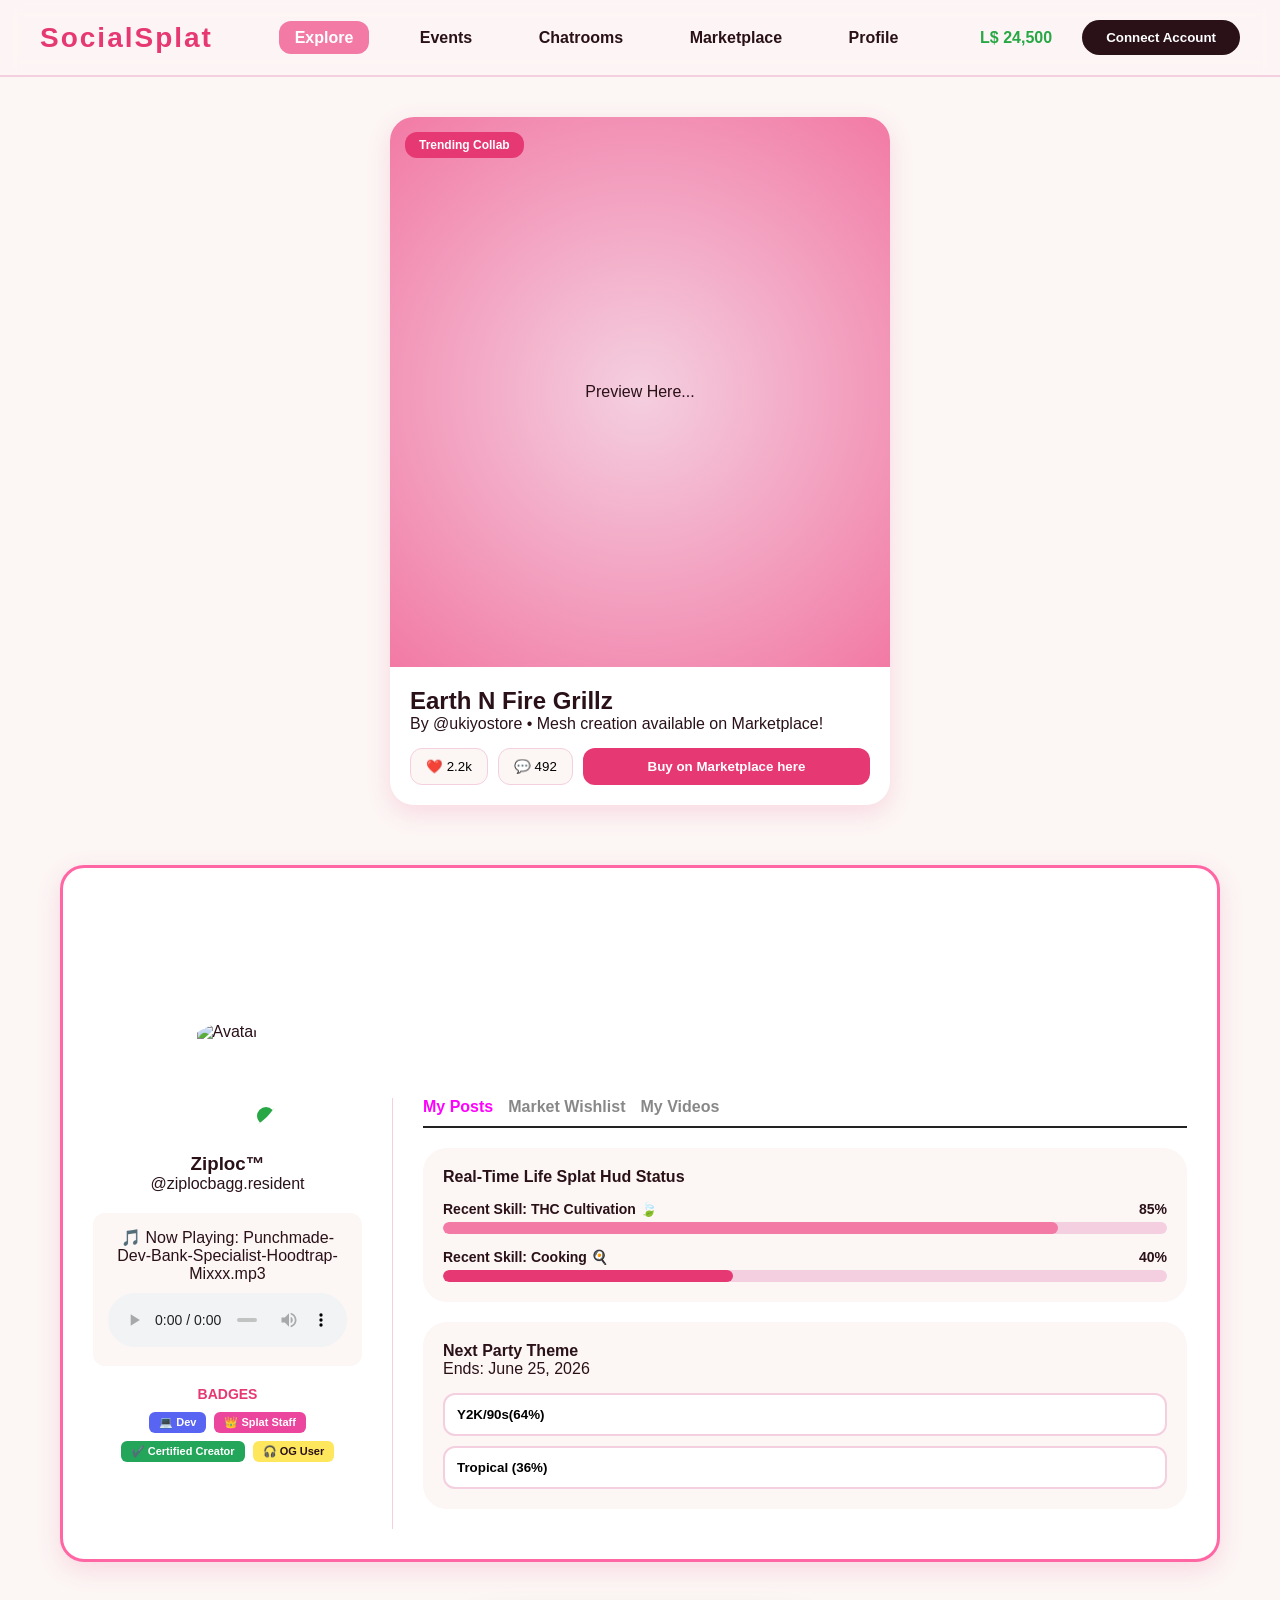
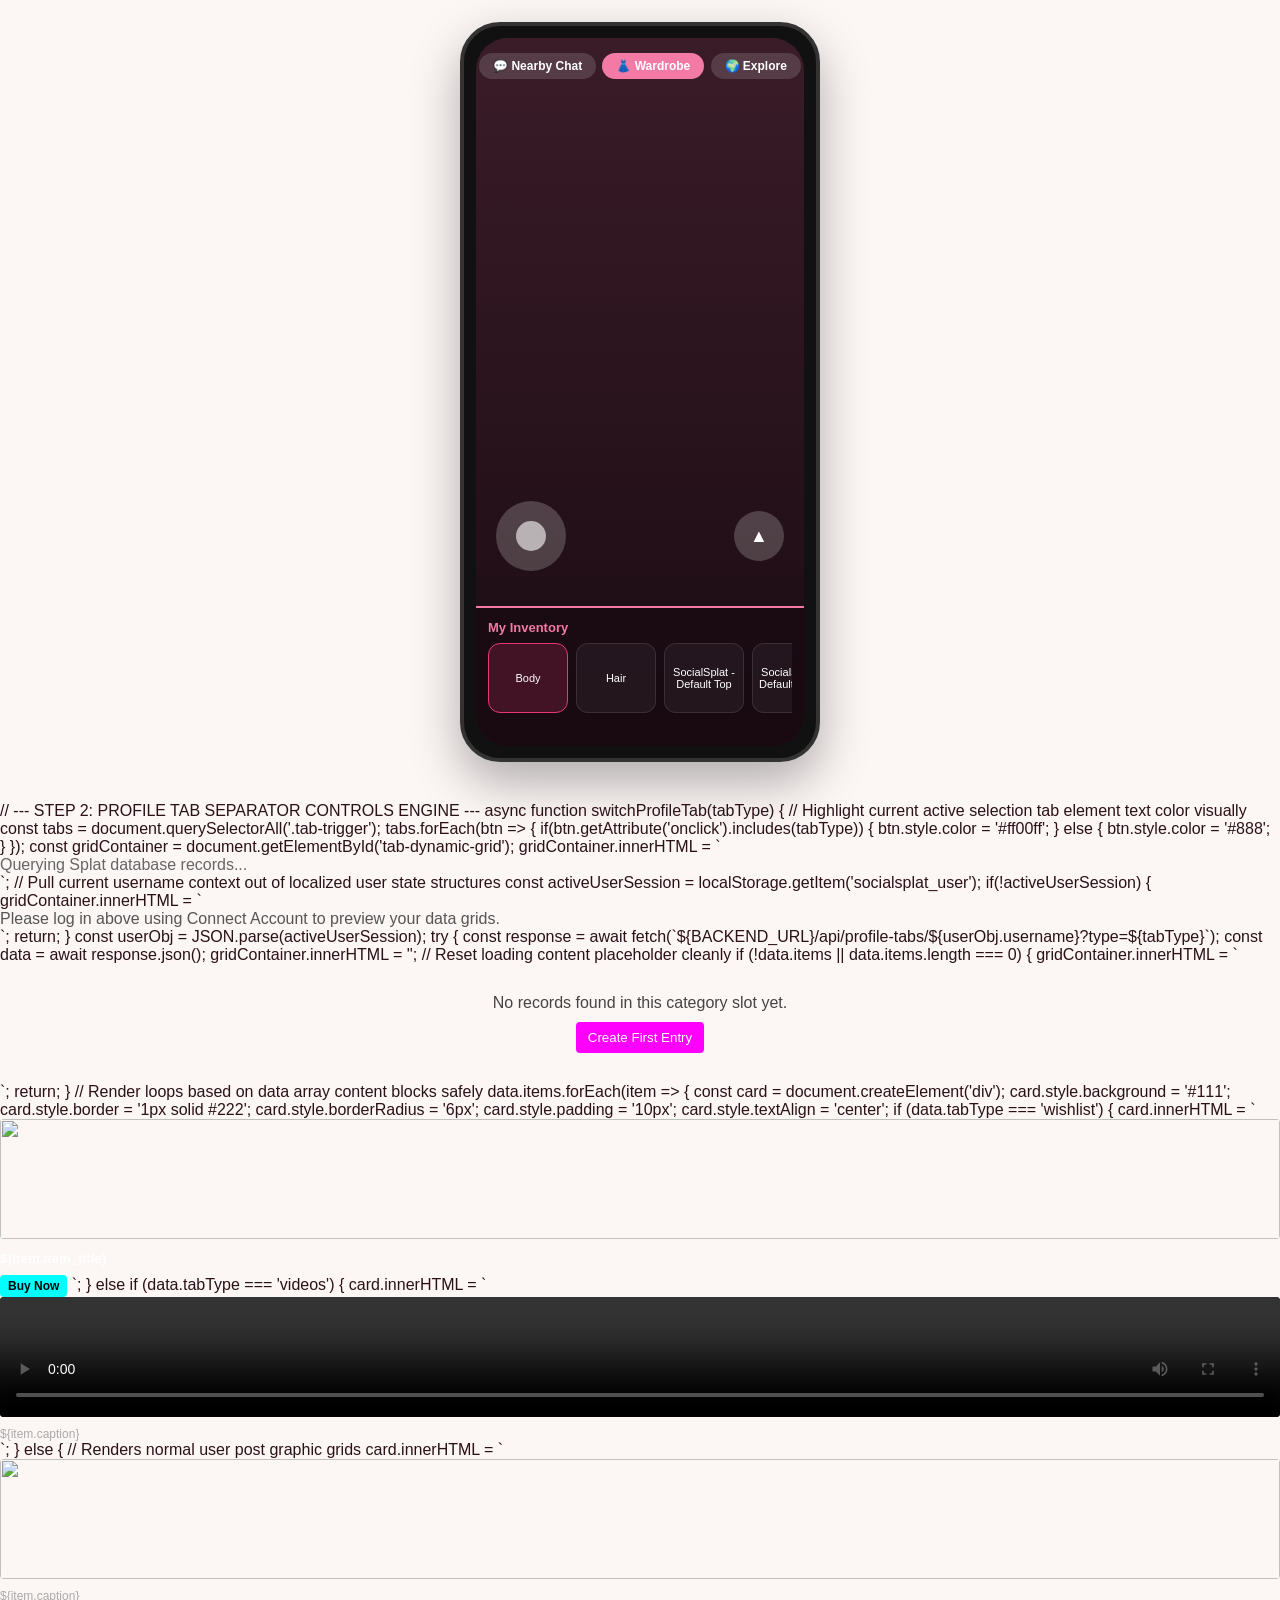
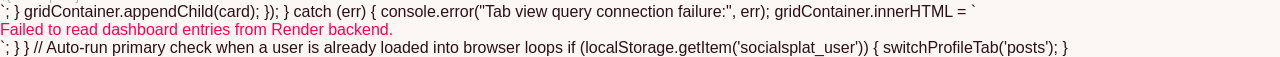
==== commit 2608e100: "Update index.html" ====
--- a/index.html
+++ b/index.html
@@ -1,15 +1,25 @@
 <!DOCTYPE html>
 <html lang="en">
 <head>
+    <script src="https://jsdelivr.net"></script>
     <meta charset="UTF-8">
     <meta name="viewport" content="width=device-width, initial-scale=1.0">
     <title>SocialSplat - Your Second Life Dashboard</title>
     <link rel="stylesheet" href="styles/style.css">
     <style>
         /* Alignment fixes for the identity navbar controls */
-        .header-actions { display: flex; gap: 15px; align-items: center; }
-        .nav-logo-link { text-decoration: none; color: inherit; }
-        #auth-modal { font-family: sans-serif; }
+        .header-actions {
+            display: flex;
+            gap: 15px;
+            align-items: center;
+        }
+        .nav-logo-link {
+            text-decoration: none;
+            color: inherit;
+        }
+        #auth-modal {
+            font-family: sans-serif;
+        }
     </style>
 </head>
 <body>
@@ -29,7 +39,6 @@
         </nav>
         <div class="header-actions">
             <span class="currency-display">L$ 24,500</span>
-            
             <div id="auth-nav-controls" style="display: flex; gap: 10px; align-items: center;">
                 <button id="login-trigger-btn" onclick="openAuthModal()" class="btn-primary" style="cursor:pointer;">Connect Account</button>
                 <div id="user-status-badge" style="display:none; font-weight:bold; color:#00ffff; font-size:14px;"></div>
@@ -37,7 +46,7 @@
         </div>
     </header>
 
-    <!-- NEW: Pop-Up Authentication Overlay Container Panel -->
+    <!-- POP-UP AUTHENTICATION OVERLAY PANEL -->
     <div id="auth-modal" style="display: none; position: fixed; top: 0; left: 0; width: 100%; height: 100%; background: rgba(0,0,0,0.85); z-index: 9999; justify-content: center; align-items: center;">
         <div style="background: #111; border: 2px solid #ff00ff; padding: 30px; width: 320px; border-radius: 8px; text-align: center; color: #fff;">
             <h3 style="margin-top: 0; color: #fff;">SocialSplat Identity Connect</h3>
@@ -51,13 +60,14 @@
                 <input type="text" id="sl-username-field" placeholder="Second Life Username (e.g. John Resident)" style="width: 90%; padding: 8px; background: #222; border: 1px solid #333; color: #fff; margin-bottom: 15px; border-radius:4px;">
                 <button onclick="submitAuthData()" style="background:#ff00ff; color:#fff; border:none; width:100%; padding:10px; font-weight:bold; cursor:pointer; border-radius:4px;">Complete Link</button>
             </div>
-            
             <button onclick="closeAuthModal()" style="background:none; color:#666; border:none; margin-top:15px; cursor:pointer; font-size:12px;">Cancel</button>
         </div>
     </div>
 
+    <!-- MAIN CONTENT CONTAINER -->
     <main class="dashboard-container">
-        <!-- 2. LIVE DASHBOARD HERO (TikTok Scroll / Three.js Preview Framework) -->
+        
+        <!-- 2. LIVE DASHBOARD HERO -->
         <section class="hero-scroll-section" id="feed">
             <div class="hero-card">
                 <div class="media-container">
@@ -67,8 +77,8 @@
                     </div>
                 </div>
                 <div class="card-details">
-                    <h2> Earth N Fire Grillz </h2>
-                    <p>By @ukiyostore • Mesh creation available on Marketplace! </p>
+                    <h2>Earth N Fire Grillz</h2>
+                    <p>By @ukiyostore • Mesh creation available on Marketplace!</p>
                     <div class="card-actions">
                         <button class="btn-round">❤️ 2.2k</button>
                         <button class="btn-round">💬 492</button>
@@ -88,7 +98,6 @@
                         <div class="avatar-frame status-online">
                             <img src="https://i.pinimg.com/736x/c0/21/b2/c021b21a32d7fe510d561754f8fcc1c4.jpg" alt="Avatar">
                         </div>
-                        <!-- ID Hooks added to make fields change dynamically based on login -->
                         <h3 id="profile-display-name">Ziploc™</h3>
                         <p class="sl-username" id="profile-username-handle">@ziplocbagg.resident</p>
                     </div>
@@ -111,19 +120,36 @@
 
                 <!-- Right Column: HUD Dashboard / Stats / Active Events -->
                 <div class="profile-main-content">
+                                    <!-- Right Column: Interactive Profile Tabs Workspace Layout -->
+                <div class="profile-main-content">
+                    
+                    <!-- Retro Sub-Menu Tab Anchors Header -->
+                    <div class="profile-tabs-header" style="display: flex; gap: 15px; border-bottom: 2px solid #222; margin-bottom: 20px; padding-bottom: 10px;">
+                        <button class="tab-trigger active" onclick="switchProfileTab('posts')" style="background: none; border: none; color: #ff00ff; font-weight: bold; cursor: pointer; font-size: 16px;">My Posts</button>
+                        <button class="tab-trigger" onclick="switchProfileTab('wishlist')" style="background: none; border: none; color: #888; font-weight: bold; cursor: pointer; font-size: 16px;">Market Wishlist</button>
+                        <button class="tab-trigger" onclick="switchProfileTab('videos')" style="background: none; border: none; color: #888; font-weight: bold; cursor: pointer; font-size: 16px;">My Videos</button>
+                    </div>
+
+                    <!-- Dynamic Render Mount Grid -->
+                    <div id="tab-dynamic-grid" style="display: grid; grid-template-columns: repeat(auto-fill, minmax(150px, 1fr)); gap: 15px;">
+                        <!-- Content loads dynamically from your server api here -->
+                    </div>
+
+                </div>
+
                     <div class="content-card hud-sync-panel">
-                        <h4> Real-Time Life Splat Hud Status</h4>
+                        <h4>Real-Time Life Splat Hud Status</h4>
                         <div class="stat-bar-group">
-                            <div class="stat-label"><span> Recent Skill: THC Cultivation 🍃 </span><span>85%</span></div>
+                            <div class="stat-label"><span>Recent Skill: THC Cultivation 🍃</span><span>85%</span></div>
                             <div class="progress-container"><div class="progress-bar" style="width: 85%;"></div></div>
                         </div>
                         <div class="stat-bar-group">
-                            <div class="stat-label"><span> Recent Skill: Cooking 🍳 </span><span>40%</span></div>
+                            <div class="stat-label"><span>Recent Skill: Cooking 🍳</span><span>40%</span></div>
                             <div class="progress-container"><div class="progress-bar alert-status" style="width: 40%;"></div></div>
                         </div>
                     </div>
                     <div class="content-card poll-card">
-                        <h4>Next Party Theme </h4>
+                        <h4>Next Party Theme</h4>
                         <p class="poll-ends">Ends: June 25, 2026</p>
                         <div class="poll-options">
                             <button class="poll-option-btn">Y2K/90s(64%)</button>
@@ -154,8 +180,8 @@
                         <div class="inventory-grid">
                             <div class="inventory-item active">Body</div>
                             <div class="inventory-item">Hair</div>
-                            <div class="inventory-item"> SocialSplat - Default Top</div>
-                            <div class="inventory-item"> SocialSplat - Default Boots</div>
+                            <div class="inventory-item">SocialSplat - Default Top</div>
+                            <div class="inventory-item">SocialSplat - Default Boots</div>
                         </div>
                     </div>
                 </div>
@@ -163,15 +189,168 @@
         </section>
     </main>
 
+            // --- STEP 2: PROFILE TAB SEPARATOR CONTROLS ENGINE ---
+        async function switchProfileTab(tabType) {
+            // Highlight current active selection tab element text color visually
+            const tabs = document.querySelectorAll('.tab-trigger');
+            tabs.forEach(btn => {
+                if(btn.getAttribute('onclick').includes(tabType)) {
+                    btn.style.color = '#ff00ff';
+                } else {
+                    btn.style.color = '#888';
+                }
+            });
+
+            const gridContainer = document.getElementById('tab-dynamic-grid');
+            gridContainer.innerHTML = `<p style="color: #666;">Querying Splat database records...</p>`;
+
+            // Pull current username context out of localized user state structures
+            const activeUserSession = localStorage.getItem('socialsplat_user');
+            if(!activeUserSession) {
+                gridContainer.innerHTML = `<p style="color: #555;">Please log in above using Connect Account to preview your data grids.</p>`;
+                return;
+            }
+            
+            const userObj = JSON.parse(activeUserSession);
+
+            try {
+                const response = await fetch(`${BACKEND_URL}/api/profile-tabs/${userObj.username}?type=${tabType}`);
+                const data = await response.json();
+
+                gridContainer.innerHTML = ''; // Reset loading content placeholder cleanly
+
+                if (!data.items || data.items.length === 0) {
+                    gridContainer.innerHTML = `
+                        <div style="grid-column: 1/-1; text-align: center; padding: 30px; color: #444;">
+                            <p>No records found in this category slot yet.</p>
+                            <button onclick="alert('Post form component launcher mapping placeholder')" style="background:#ff00ff; color:#fff; border:none; padding:8px 12px; cursor:pointer; border-radius:4px; margin-top:10px;">Create First Entry</button>
+                        </div>`;
+                    return;
+                }
+
+                // Render loops based on data array content blocks safely
+                data.items.forEach(item => {
+                    const card = document.createElement('div');
+                    card.style.background = '#111';
+                    card.style.border = '1px solid #222';
+                    card.style.borderRadius = '6px';
+                    card.style.padding = '10px';
+                    card.style.textAlign = 'center';
+
+                    if (data.tabType === 'wishlist') {
+                        card.innerHTML = `
+                            <img src="${item.item_image_url}" style="width:100%; height:120px; object-fit:cover; border-radius:4px;">
+                            <h5 style="margin:8px 0 4px 0; color:#fff;">${item.item_title}</h5>
+                            <a href="${item.item_buy_link}" target="_blank" style="background:#00ffff; color:#000; padding:4px 8px; text-decoration:none; display:inline-block; font-size:12px; font-weight:bold; border-radius:4px; margin-top:5px;">Buy Now</a>
+                        `;
+                    } else if (data.tabType === 'videos') {
+                        card.innerHTML = `
+                            <video src="${item.media_url}" controls style="width:100%; height:120px; object-fit:cover; border-radius:4px; background:#000;"></video>
+                            <p style="font-size:12px; margin:6px 0 0 0; color:#aaa;">${item.caption}</p>
+                        `;
+                    } else {
+                        // Renders normal user post graphic grids
+                        card.innerHTML = `
+                            <img src="${item.media_url}" style="width:100%; height:120px; object-fit:cover; border-radius:4px;">
+                            <p style="font-size:12px; margin:6px 0 0 0; color:#aaa;">${item.caption}</p>
+                        `;
+                    }
+                    gridContainer.appendChild(card);
+                });
+
+            } catch (err) {
+                console.error("Tab view query connection failure:", err);
+                gridContainer.innerHTML = `<p style="color: #ff0055;">Failed to read dashboard entries from Render backend.</p>`;
+            }
+        }
+
+        // Auto-run primary check when a user is already loaded into browser loops
+        if (localStorage.getItem('socialsplat_user')) {
+            switchProfileTab('posts');
+        }
+
+
+    <!-- 5. APPLICATION SCRIPTS -->
     <script src="app.js" defer></script>
-    
-    
     <script>
         // Update this link with your live Render server address when deployed!
-        const BACKEND_URL = "https://onrender.com"; 
-
+        const BACKEND_URL = "https://onrender.com";
         let currentGoogleUser = null;
 
         // Clears application state and forces route back to main explore timeline feed
         function handleLogoClick(event) {
             window.location.hash = 'feed';
+            console.log("App state flushed. Routed to home #feed.");
+        }
+
+        function openAuthModal() {
+            document.getElementById('auth-modal').style.display = 'flex';
+        }
+
+        function closeAuthModal() {
+            
+        document.getElementById('auth-modal').style.display = 'none';}
+        
+        function simulateGoogleLogin() {
+        currentGoogleUser = {
+        id: "google_oauth_id_" + Math.floor(Math.random() * 100000),
+        email: "splatexplorer@gmail.com",
+        name: "Splat Nomad"
+        };
+        alert("Google Sign-In Successful! Type your Second Life username to map accounts.")
+        ;document.getElementById('sl-input-section').style.display = 'block';
+        }
+
+        async function submitAuthData() {
+        const slName = document.getElementById('sl-username-field').value;
+        if (!slName) return alert("Please type your active Second Life account name.");
+
+        const payload = {
+        google_id: currentGoogleUser.id,
+        email: currentGoogleUser.email,
+        sl_username: slName,
+        display_name: currentGoogleUser.name
+        };
+
+        try {
+        const response = await fetch(${BACKEND_URL}/api/auth/connect, {
+        method: 'POST',
+        headers: { 'Content-Type': 'application/json' },
+        body: JSON.stringify(payload)
+        });
+        const data = await response.json();
+
+        if (data.error) {
+        alert(data.error);
+        } else {
+        alert("Identity connected! Syncing dashboard cards...");
+        const userProfileObj = data.user[0];
+        localStorage.setItem('socialsplat_user', JSON.stringify(userProfileObj));
+        updateUIForLoggedInUser(userProfileObj);
+        closeAuthModal();
+        }
+        } catch (err) {
+        console.error("Auth server connection drop:", err);
+        alert("Could not reach authentication server engine.");
+        }
+        }
+
+        function updateUIForLoggedInUser(user) {
+        if(user) {
+        // Update Top Navigation Bar Badge
+        document.getElementById('login-trigger-btn').style.display = 'none';
+        const badge = document.getElementById('user-status-badge');
+        badge.innerText = 🟢 @${user.username};
+        badge.style.display = 'block';
+
+        // Update Profile View Cards dynamically
+        document.getElementById('profile-display-name').innerText = user.profile_name || "New Avatar";
+        document.getElementById('profile-username-handle').innerText = @${user.username};
+        }
+        }
+        
+        // Run verification check on browser startup loop
+        const activeSession = localStorage.getItem('socialsplat_user');
+        if (activeSession) {
+        updateUIForLoggedInUser(JSON.parse(activeSession));
+        }
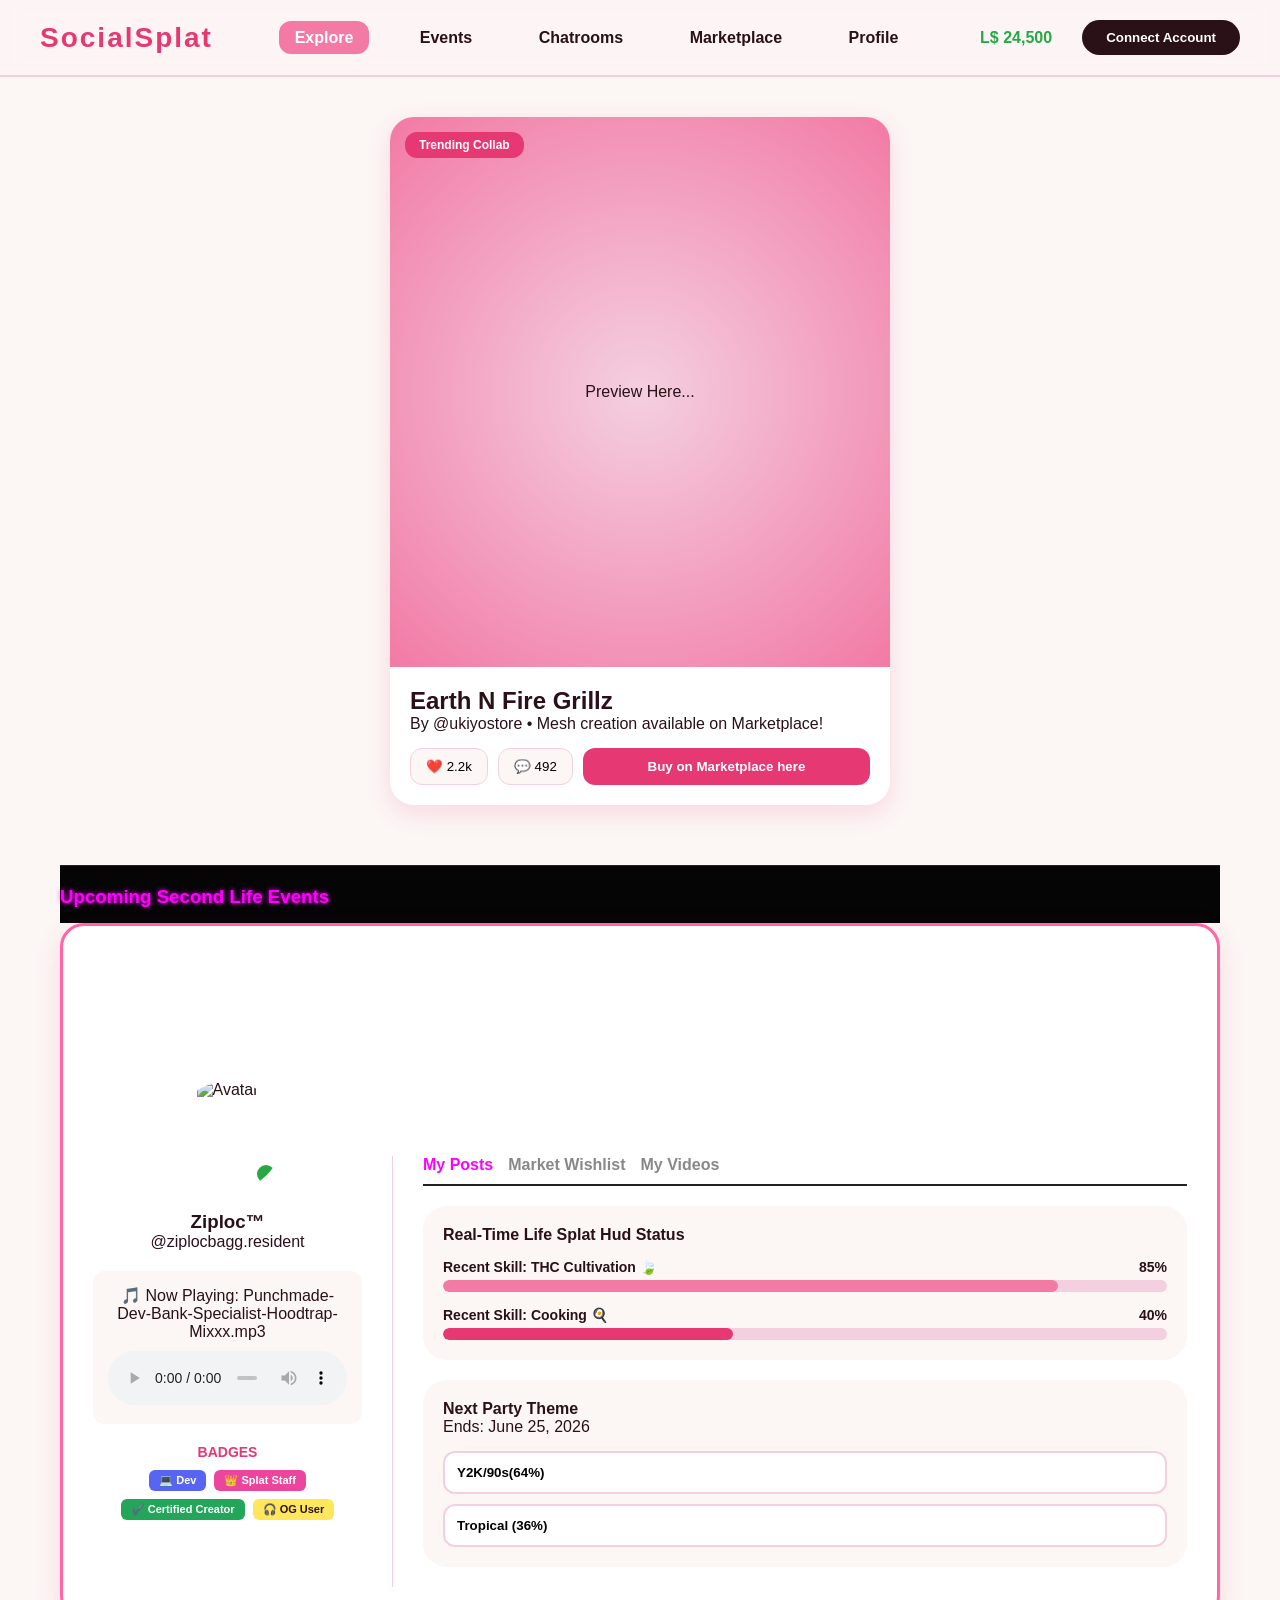
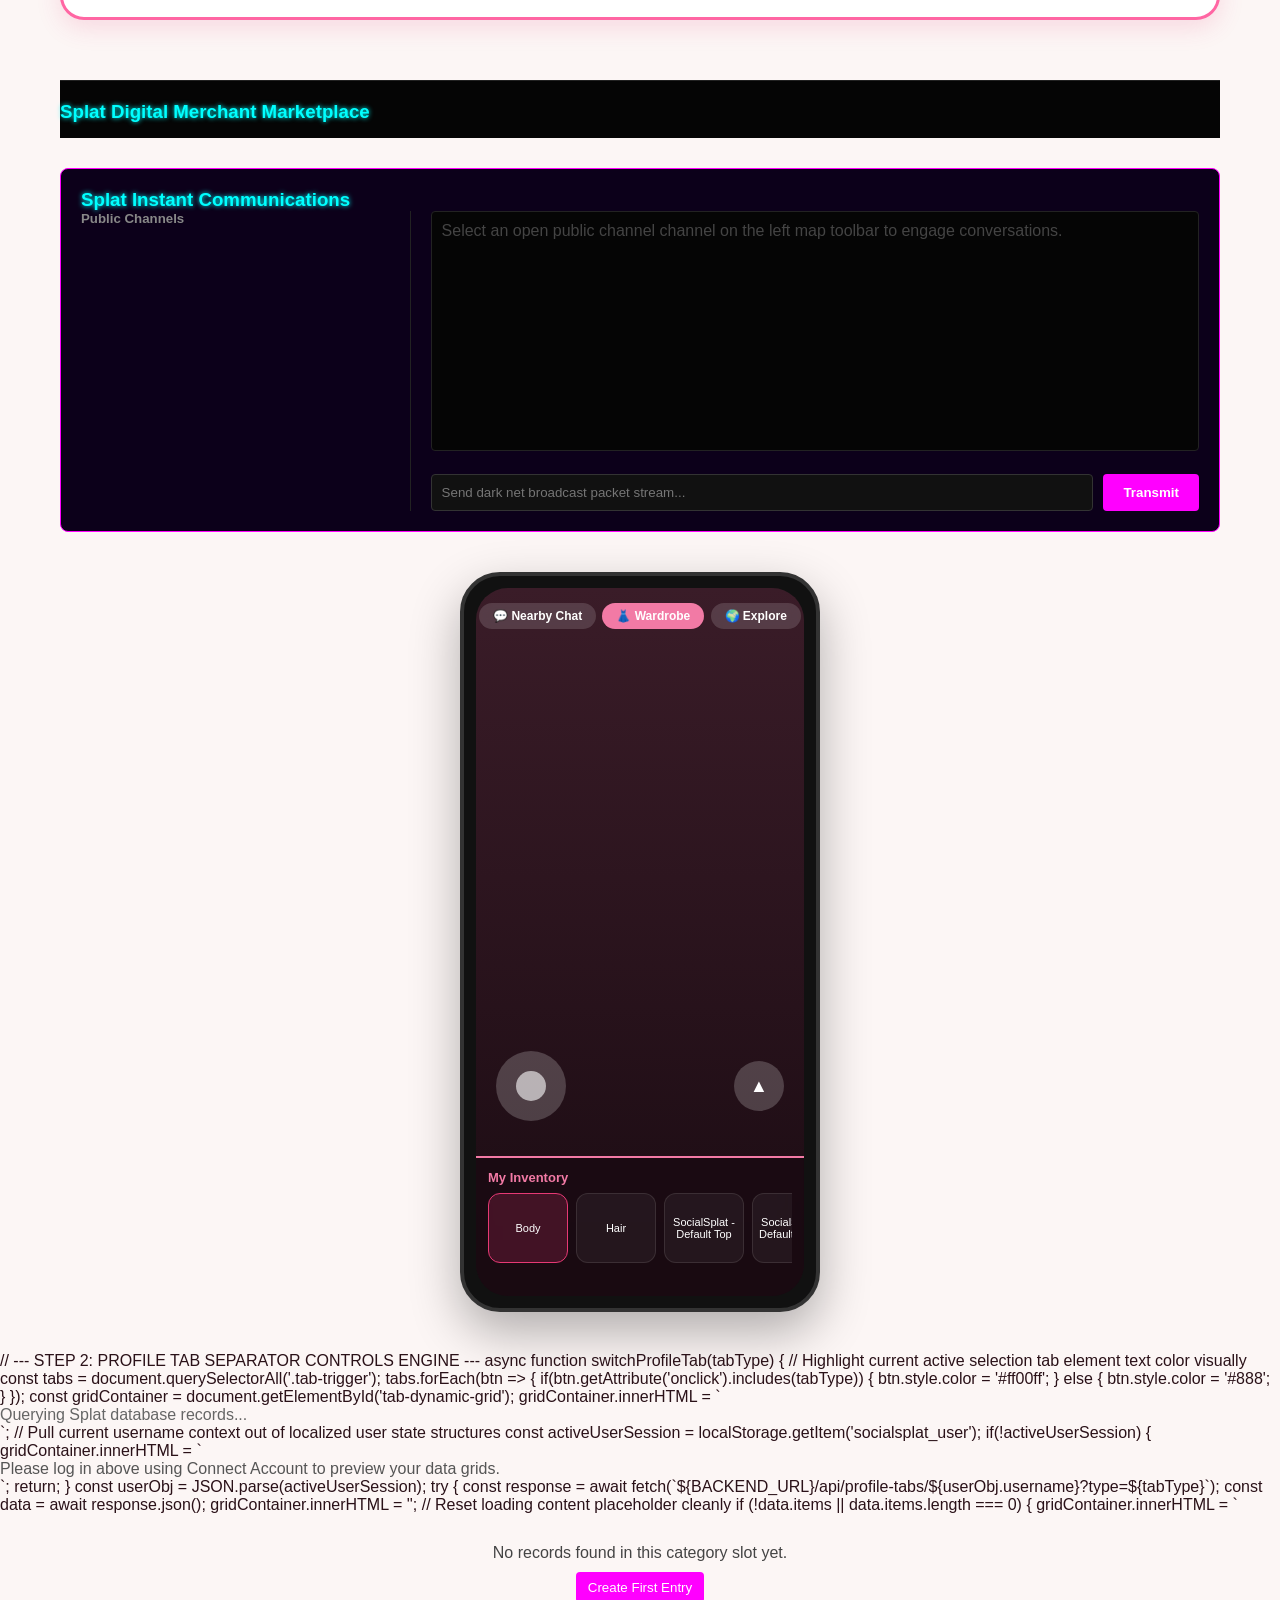
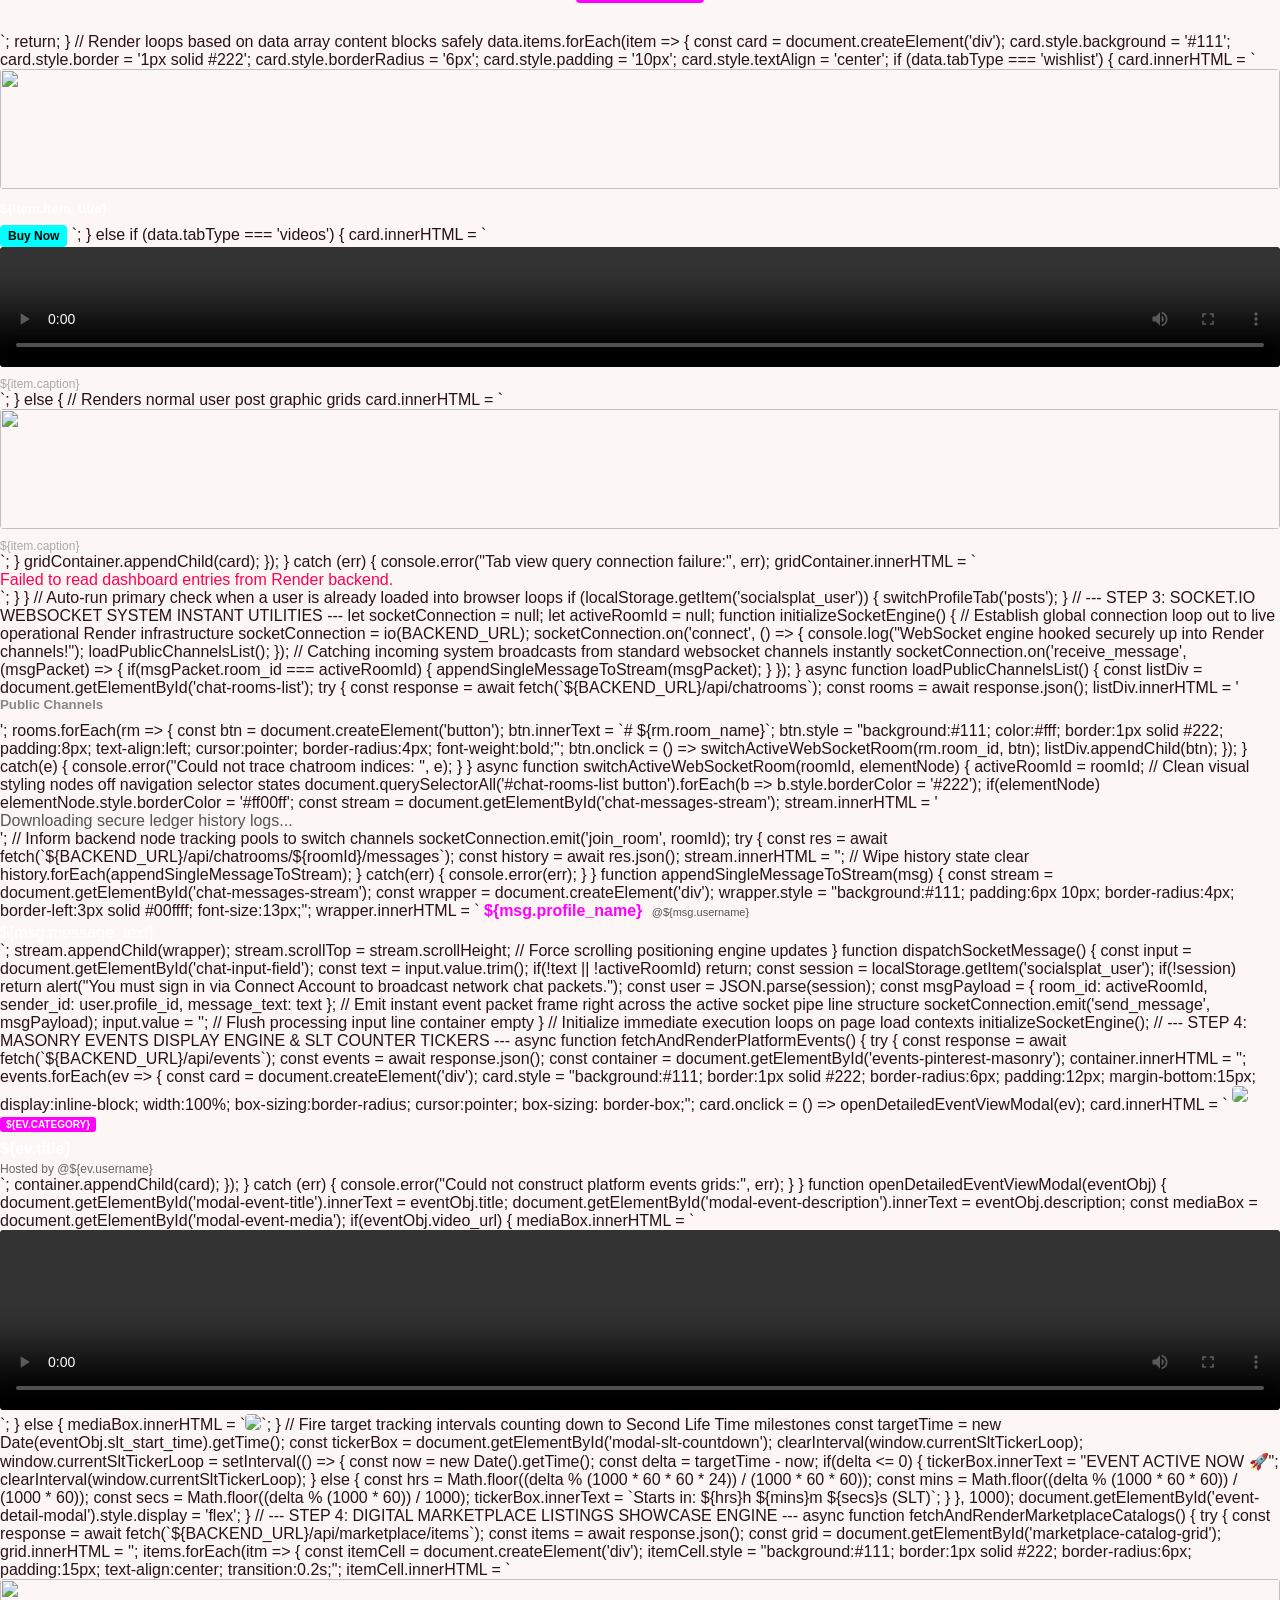
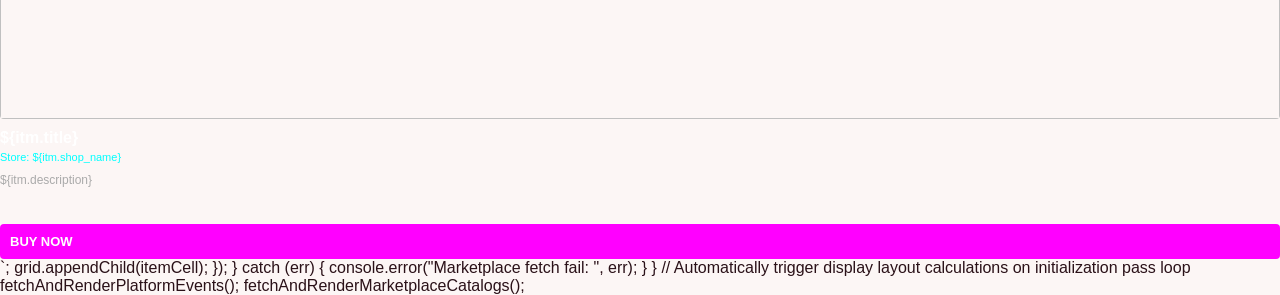
==== commit 7fc015a2: "Update index.html" ====
--- a/index.html
+++ b/index.html
@@ -88,6 +88,28 @@
             </div>
         </section>
 
+        <!-- 6. PINTEREST LAYOUT DYNAMIC EVENTS DISPLAY VIEW SECTION -->
+        <section id="events" style="margin-top: 40px; background:#050505; border-top:1px solid #222; padding-top:20px; color:#fff;">
+            <h3 style="color:#ff00ff; text-shadow:0 0 5px #ff00ff; margin-bottom:15px;">Upcoming Second Life Events</h3>
+            
+            <!-- Staggered Multi-Column Grid Wrapper -->
+            <div id="events-pinterest-masonry" style="column-count: 3; column-gap: 15px; width: 100%;">
+                <!-- Loaded Dynamically via Fetch Loops -->
+            </div>
+        </section>
+
+        <!-- Hidden Pop-up Overlay Detail Modal for Selected Event Cards -->
+        <div id="event-detail-modal" style="display: none; position: fixed; top:0; left:0; width:100%; height:100%; background:rgba(0,0,0,0.9); z-index:99999; justify-content:center; align-items:center;">
+            <div style="background:#111; border:2px solid #00ffff; width:450px; padding:25px; border-radius:8px; text-align:center; color:#fff; max-height:85vh; overflow-y:auto;">
+                <h3 id="modal-event-title" style="margin-top:0; color:#00ffff;">Event Title</h3>
+                <div id="modal-event-media" style="margin-bottom:15px;"></div>
+                <div id="modal-slt-countdown" style="background:#222; padding:8px; border-radius:4px; font-weight:bold; color:#ff00ff; margin-bottom:15px;">SLT Countdown Ticker...</div>
+                <p id="modal-event-description" style="color:#b5b5b5; font-size:14px; text-align:left;"></p>
+                <button onclick="document.getElementById('event-detail-modal').style.display='none'" style="background:#ff00ff; color:#fff; border:none; padding:8px 20px; font-weight:bold; cursor:pointer; border-radius:4px; margin-top:15px;">Close Panel</button>
+            </div>
+        </div>
+
+        
         <!-- 3. MYSPACE-STYLE USER PROFILE SECTION -->
         <section class="profile-grid-section" id="profile" style="--user-theme-color: #ff66a3; --user-bg-banner: url('https://unsplash.com');">
             <div class="user-banner"></div>
@@ -159,6 +181,46 @@
                 </div>
             </div>
         </section>
+
+
+                <!-- 7. DIGITAL MARKETPLACE CATALOG VIEW MODULE -->
+        <section id="store" style="margin-top:40px; background:#050505; border-top:1px solid #222; padding-top:20px; color:#fff;">
+            <h3 style="color:#00ffff; text-shadow:0 0 5px #00ffff; margin-bottom:15px;">Splat Digital Merchant Marketplace</h3>
+            
+            <div id="marketplace-catalog-grid" style="display:grid; grid-template-columns: repeat(auto-fill, minmax(220px, 1fr)); gap:20px;">
+                <!-- Catalogs scale out here matching structural store items rows -->
+            </div>
+        </section>
+
+
+
+                <!-- 5. CHATROOM ENGINE WORKSPACE COMPONENT (WebSocket Integration) -->
+        <section class="content-card" id="chatrooms" style="background:#0c001a; border:1px solid #ff00ff; padding:20px; border-radius:8px; margin-top:30px; color:#fff;">
+            <h3 style="color:#00ffff; text-shadow:0 0 5px #00ffff; margin-top:0;">Splat Instant Communications</h3>
+            <div style="display:flex; gap:20px; min-height:300px;">
+                
+                <!-- Left Chat Sidebar: Room Navigation Selector Menu -->
+                <div id="chat-rooms-list" style="width:30%; border-right:1px solid #222; padding-right:15px; display:flex; flex-direction:column; gap:10px;">
+                    <h5 style="margin:0 0 10px 0; color:#888;">Public Channels</h5>
+                    <!-- Loaded dynamically via Fetch methods -->
+                </div>
+
+                <!-- Right Chat Sidebar: Chat feed stream execution channel panels -->
+                <div style="width:70%; display:flex; flex-direction:column; justify-content:space-between;">
+                    <div id="chat-messages-stream" style="flex-grow:1; max-height:240px; overflow-y:auto; padding:10px; background:#050505; border:1px solid #222; border-radius:4px; margin-bottom:15px; display:flex; flex-direction:column; gap:8px;">
+                        <p style="color:#444;">Select an open public channel channel on the left map toolbar to engage conversations.</p>
+                    </div>
+                    
+                    <!-- Text Message Submission Entry Frame Input Bar -->
+                    <div style="display:flex; gap:10px;">
+                        <input type="text" id="chat-input-field" placeholder="Send dark net broadcast packet stream..." style="flex-grow:1; padding:10px; background:#111; border:1px solid #333; color:#fff; border-radius:4px;" onkeypress="if(event.key === 'Enter') dispatchSocketMessage()">
+                        <button onclick="dispatchSocketMessage()" style="background:#ff00ff; color:#fff; border:none; padding:0 20px; font-weight:bold; cursor:pointer; border-radius:4px;">Transmit</button>
+                    </div>
+                </div>
+
+            </div>
+        </section>
+
 
         <!-- 4. MOBILE VIEWER INTERFACE EMBED -->
         <section class="mobile-viewer-simulation">
@@ -269,7 +331,189 @@
             switchProfileTab('posts');
         }
 
-
+        // --- STEP 3: SOCKET.IO WEBSOCKET SYSTEM INSTANT UTILITIES ---
+        let socketConnection = null;
+        let activeRoomId = null;
+
+        function initializeSocketEngine() {
+            // Establish global connection loop out to live operational Render infrastructure
+            socketConnection = io(BACKEND_URL);
+
+            socketConnection.on('connect', () => {
+                console.log("WebSocket engine hooked securely up into Render channels!");
+                loadPublicChannelsList();
+            });
+
+            // Catching incoming system broadcasts from standard websocket channels instantly
+            socketConnection.on('receive_message', (msgPacket) => {
+                if(msgPacket.room_id === activeRoomId) {
+                    appendSingleMessageToStream(msgPacket);
+                }
+            });
+        }
+
+        async function loadPublicChannelsList() {
+            const listDiv = document.getElementById('chat-rooms-list');
+            try {
+                const response = await fetch(`${BACKEND_URL}/api/chatrooms`);
+                const rooms = await response.json();
+                
+                listDiv.innerHTML = '<h5 style="margin:0 0 10px 0; color:#888;">Public Channels</h5>';
+                rooms.forEach(rm => {
+                    const btn = document.createElement('button');
+                    btn.innerText = `# ${rm.room_name}`;
+                    btn.style = "background:#111; color:#fff; border:1px solid #222; padding:8px; text-align:left; cursor:pointer; border-radius:4px; font-weight:bold;";
+                    btn.onclick = () => switchActiveWebSocketRoom(rm.room_id, btn);
+                    listDiv.appendChild(btn);
+                });
+            } catch(e) { console.error("Could not trace chatroom indices: ", e); }
+        }
+
+        async function switchActiveWebSocketRoom(roomId, elementNode) {
+            activeRoomId = roomId;
+            
+            // Clean visual styling nodes off navigation selector states
+            document.querySelectorAll('#chat-rooms-list button').forEach(b => b.style.borderColor = '#222');
+            if(elementNode) elementNode.style.borderColor = '#ff00ff';
+
+            const stream = document.getElementById('chat-messages-stream');
+            stream.innerHTML = '<p style="color:#555;">Downloading secure ledger history logs...</p>';
+
+            // Inform backend node tracking pools to switch channels
+            socketConnection.emit('join_room', roomId);
+
+            try {
+                const res = await fetch(`${BACKEND_URL}/api/chatrooms/${roomId}/messages`);
+                const history = await res.json();
+                stream.innerHTML = ''; // Wipe history state clear
+                
+                history.forEach(appendSingleMessageToStream);
+            } catch(err) { console.error(err); }
+        }
+
+        function appendSingleMessageToStream(msg) {
+            const stream = document.getElementById('chat-messages-stream');
+            const wrapper = document.createElement('div');
+            wrapper.style = "background:#111; padding:6px 10px; border-radius:4px; border-left:3px solid #00ffff; font-size:13px;";
+            wrapper.innerHTML = `
+                <strong style="color:#ff00ff;">${msg.profile_name}</strong> 
+                <span style="color:#555; font-size:11px; margin-left:5px;">@${msg.username}</span>
+                <p style="margin:4px 0 0 0; color:#fff; font-family:sans-serif;">${msg.message_text}</p>
+            `;
+            stream.appendChild(wrapper);
+            stream.scrollTop = stream.scrollHeight; // Force scrolling positioning engine updates
+        }
+
+        function dispatchSocketMessage() {
+            const input = document.getElementById('chat-input-field');
+            const text = input.value.trim();
+            if(!text || !activeRoomId) return;
+
+            const session = localStorage.getItem('socialsplat_user');
+            if(!session) return alert("You must sign in via Connect Account to broadcast network chat packets.");
+
+            const user = JSON.parse(session);
+
+            const msgPayload = {
+                room_id: activeRoomId,
+                sender_id: user.profile_id,
+                message_text: text
+            };
+
+            // Emit instant event packet frame right across the active socket pipe line structure
+            socketConnection.emit('send_message', msgPayload);
+            input.value = ''; // Flush processing input line container empty
+        }
+
+        // Initialize immediate execution loops on page load contexts
+        initializeSocketEngine();
+
+        // --- STEP 4: MASONRY EVENTS DISPLAY ENGINE & SLT COUNTER TICKERS ---
+        async function fetchAndRenderPlatformEvents() {
+            try {
+                const response = await fetch(`${BACKEND_URL}/api/events`);
+                const events = await response.json();
+                const container = document.getElementById('events-pinterest-masonry');
+                container.innerHTML = '';
+
+                events.forEach(ev => {
+                    const card = document.createElement('div');
+                    card.style = "background:#111; border:1px solid #222; border-radius:6px; padding:12px; margin-bottom:15px; display:inline-block; width:100%; box-sizing:border-radius; cursor:pointer; box-sizing: border-box;";
+                    card.onclick = () => openDetailedEventViewModal(ev);
+                    
+                    card.innerHTML = `
+                        <img src="${ev.cover_photo_url}" style="width:100%; border-radius:4px; max-height:180px; object-fit:cover; margin-bottom:8px;">
+                        <span style="background:#ff00ff; color:#fff; font-size:10px; padding:2px 6px; font-weight:bold; border-radius:3px; text-transform:uppercase;">${ev.category}</span>
+                        <h4 style="margin:8px 0 4px 0; color:#fff;">${ev.title}</h4>
+                        <p style="margin:0; font-size:12px; color:#666;">Hosted by @${ev.username}</p>
+                    `;
+                    container.appendChild(card);
+                });
+            } catch (err) { console.error("Could not construct platform events grids:", err); }
+        }
+
+        function openDetailedEventViewModal(eventObj) {
+            document.getElementById('modal-event-title').innerText = eventObj.title;
+            document.getElementById('modal-event-description').innerText = eventObj.description;
+            
+            const mediaBox = document.getElementById('modal-event-media');
+            if(eventObj.video_url) {
+                mediaBox.innerHTML = `<video src="${eventObj.video_url}" controls autoplay loop style="width:100%; border-radius:4px; background:#000; max-height:180px;"></video>`;
+            } else {
+                mediaBox.innerHTML = `<img src="${eventObj.cover_photo_url}" style="width:100%; border-radius:4px; max-height:180px; object-fit:cover;">`;
+            }
+
+            // Fire target tracking intervals counting down to Second Life Time milestones
+            const targetTime = new Date(eventObj.slt_start_time).getTime();
+            const tickerBox = document.getElementById('modal-slt-countdown');
+            
+            clearInterval(window.currentSltTickerLoop);
+            
+            window.currentSltTickerLoop = setInterval(() => {
+                const now = new Date().getTime();
+                const delta = targetTime - now;
+                if(delta <= 0) {
+                    tickerBox.innerText = "EVENT ACTIVE NOW 🚀";
+                    clearInterval(window.currentSltTickerLoop);
+                } else {
+                    const hrs = Math.floor((delta % (1000 * 60 * 60 * 24)) / (1000 * 60 * 60));
+                    const mins = Math.floor((delta % (1000 * 60 * 60)) / (1000 * 60));
+                    const secs = Math.floor((delta % (1000 * 60)) / 1000);
+                    tickerBox.innerText = `Starts in: ${hrs}h ${mins}m ${secs}s (SLT)`;
+                }
+            }, 1000);
+
+            document.getElementById('event-detail-modal').style.display = 'flex';
+        }
+
+        // --- STEP 4: DIGITAL MARKETPLACE LISTINGS SHOWCASE ENGINE ---
+        async function fetchAndRenderMarketplaceCatalogs() {
+            try {
+                const response = await fetch(`${BACKEND_URL}/api/marketplace/items`);
+                const items = await response.json();
+                const grid = document.getElementById('marketplace-catalog-grid');
+                grid.innerHTML = '';
+
+                items.forEach(itm => {
+                    const itemCell = document.createElement('div');
+                    itemCell.style = "background:#111; border:1px solid #222; border-radius:6px; padding:15px; text-align:center; transition:0.2s;";
+                    itemCell.innerHTML = `
+                        <img src="${itm.cover_photo_url}" style="width:100%; height:140px; object-fit:cover; border-radius:4px; margin-bottom:10px;">
+                        <h4 style="margin:0 0 4px 0; color:#fff;">${itm.title}</h4>
+                        <p style="margin:0 0 10px 0; font-size:11px; color:#00ffff;">Store: ${itm.shop_name}</p>
+                        <p style="margin:0 0 15px 0; font-size:12px; color:#aaa; min-height:36px; text-align:left;">${itm.description}</p>
+                        <a href="${itm.buy_now_url}" target="_blank" style="background:#ff00ff; color:#fff; text-decoration:none; display:block; padding:10px; font-weight:bold; font-size:13px; border-radius:4px; text-transform:uppercase;">Buy Now</a>
+                    `;
+                    grid.appendChild(itemCell);
+                });
+            } catch (err) { console.error("Marketplace fetch fail: ", err); }
+        }
+
+        // Automatically trigger display layout calculations on initialization pass loop
+        fetchAndRenderPlatformEvents();
+        fetchAndRenderMarketplaceCatalogs();
+
+    
     <!-- 5. APPLICATION SCRIPTS -->
     <script src="app.js" defer></script>
     <script>
